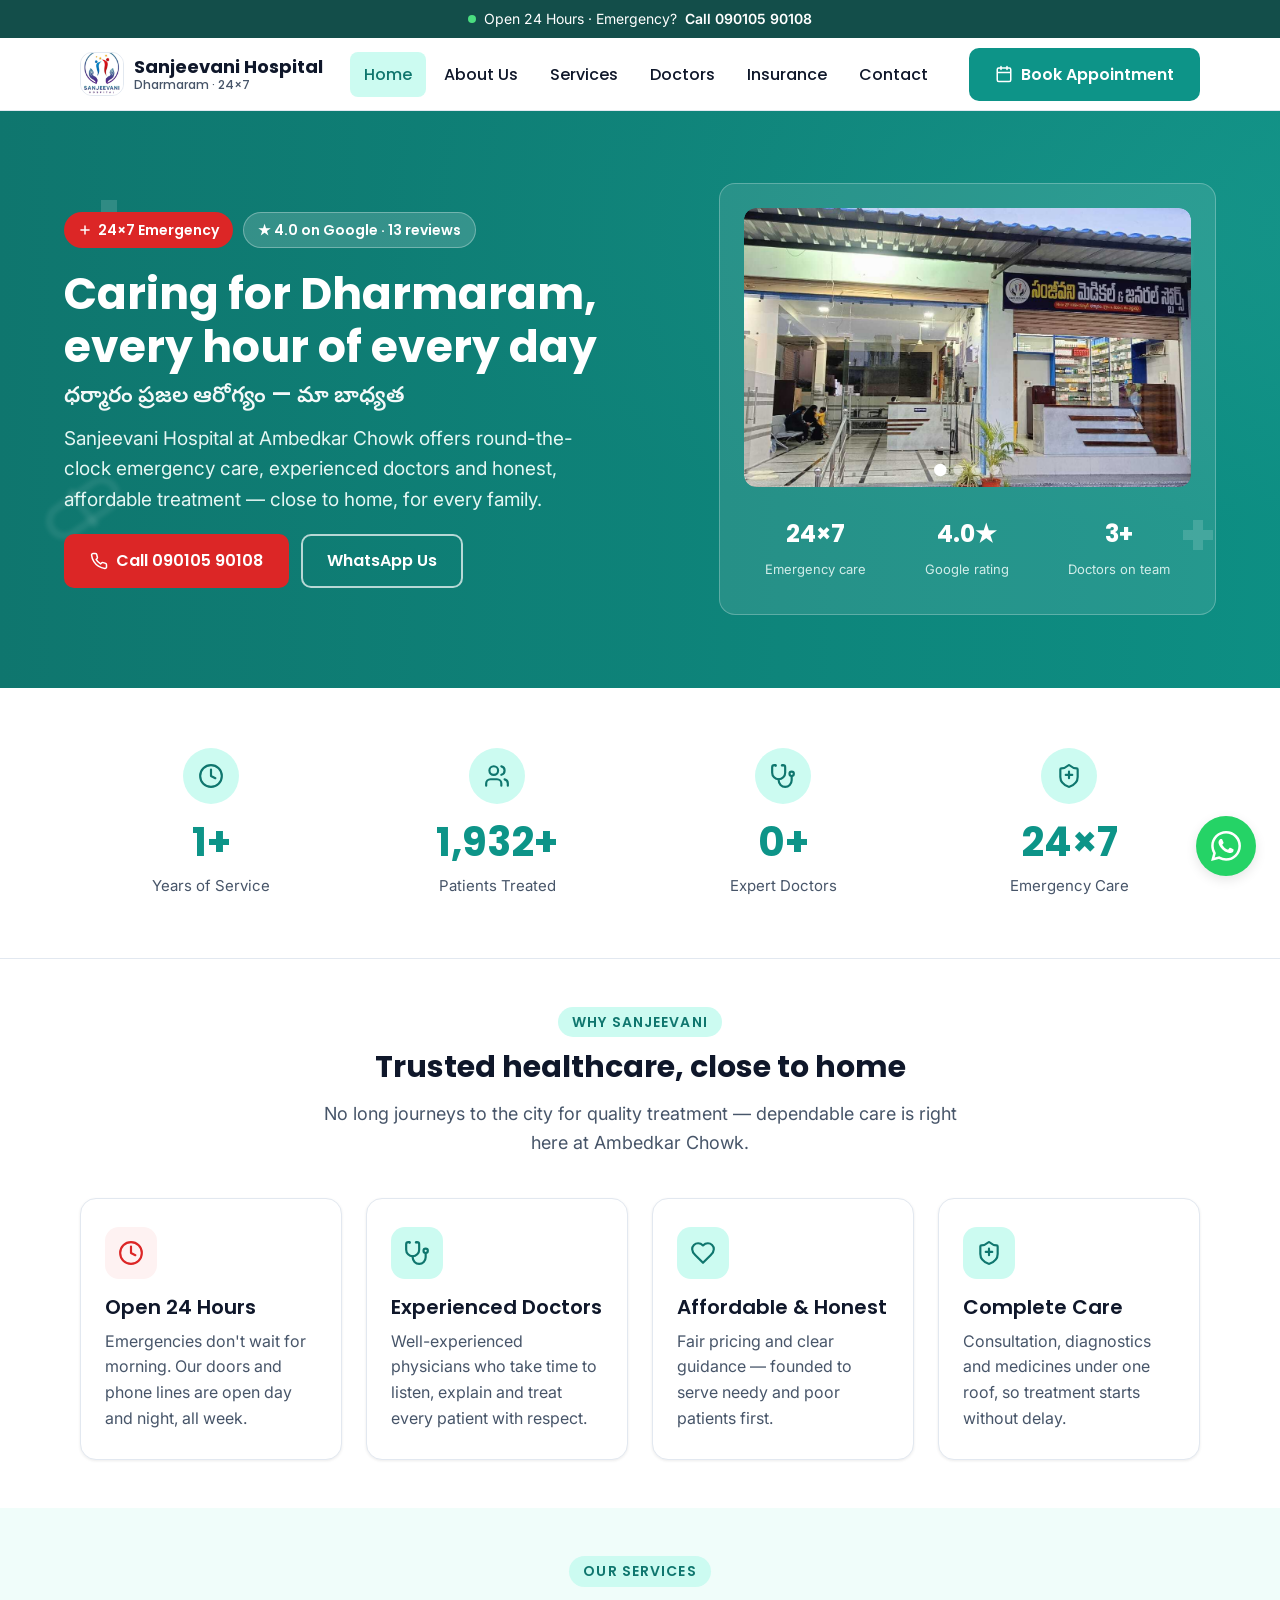
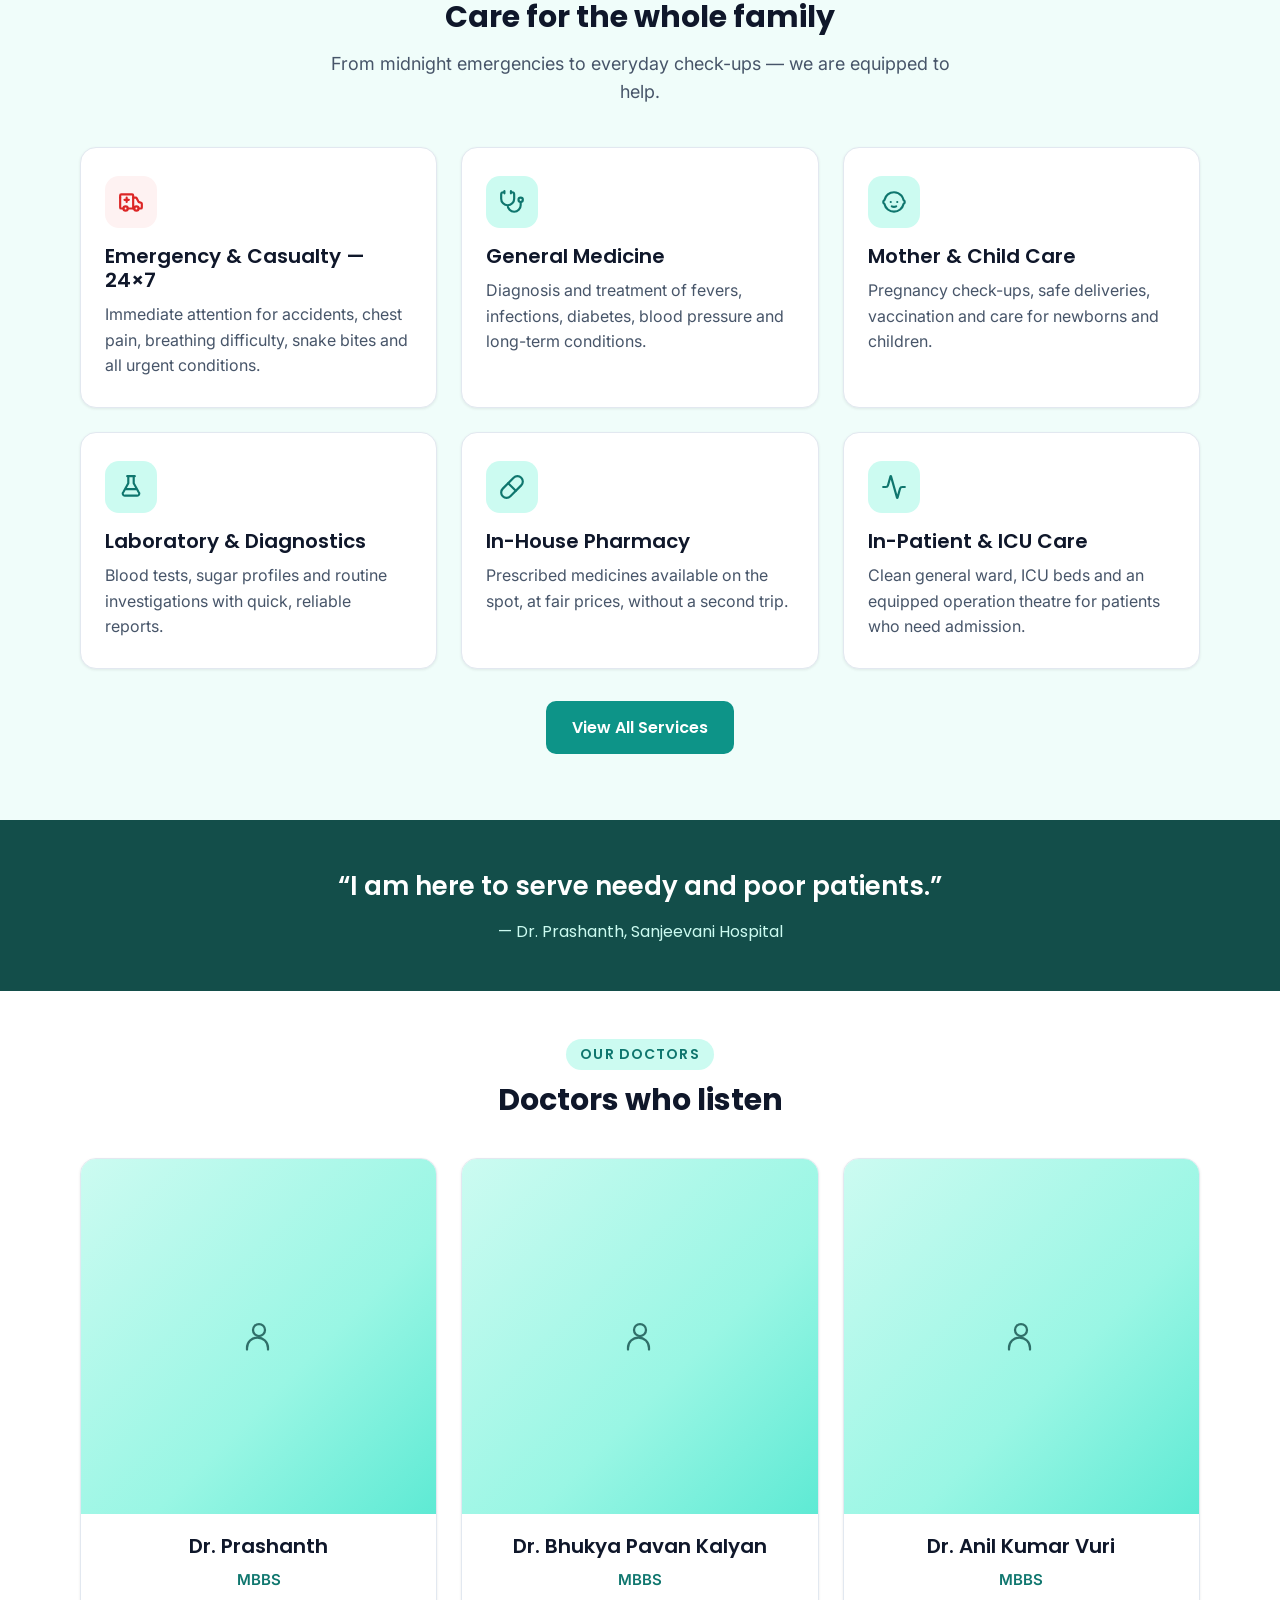
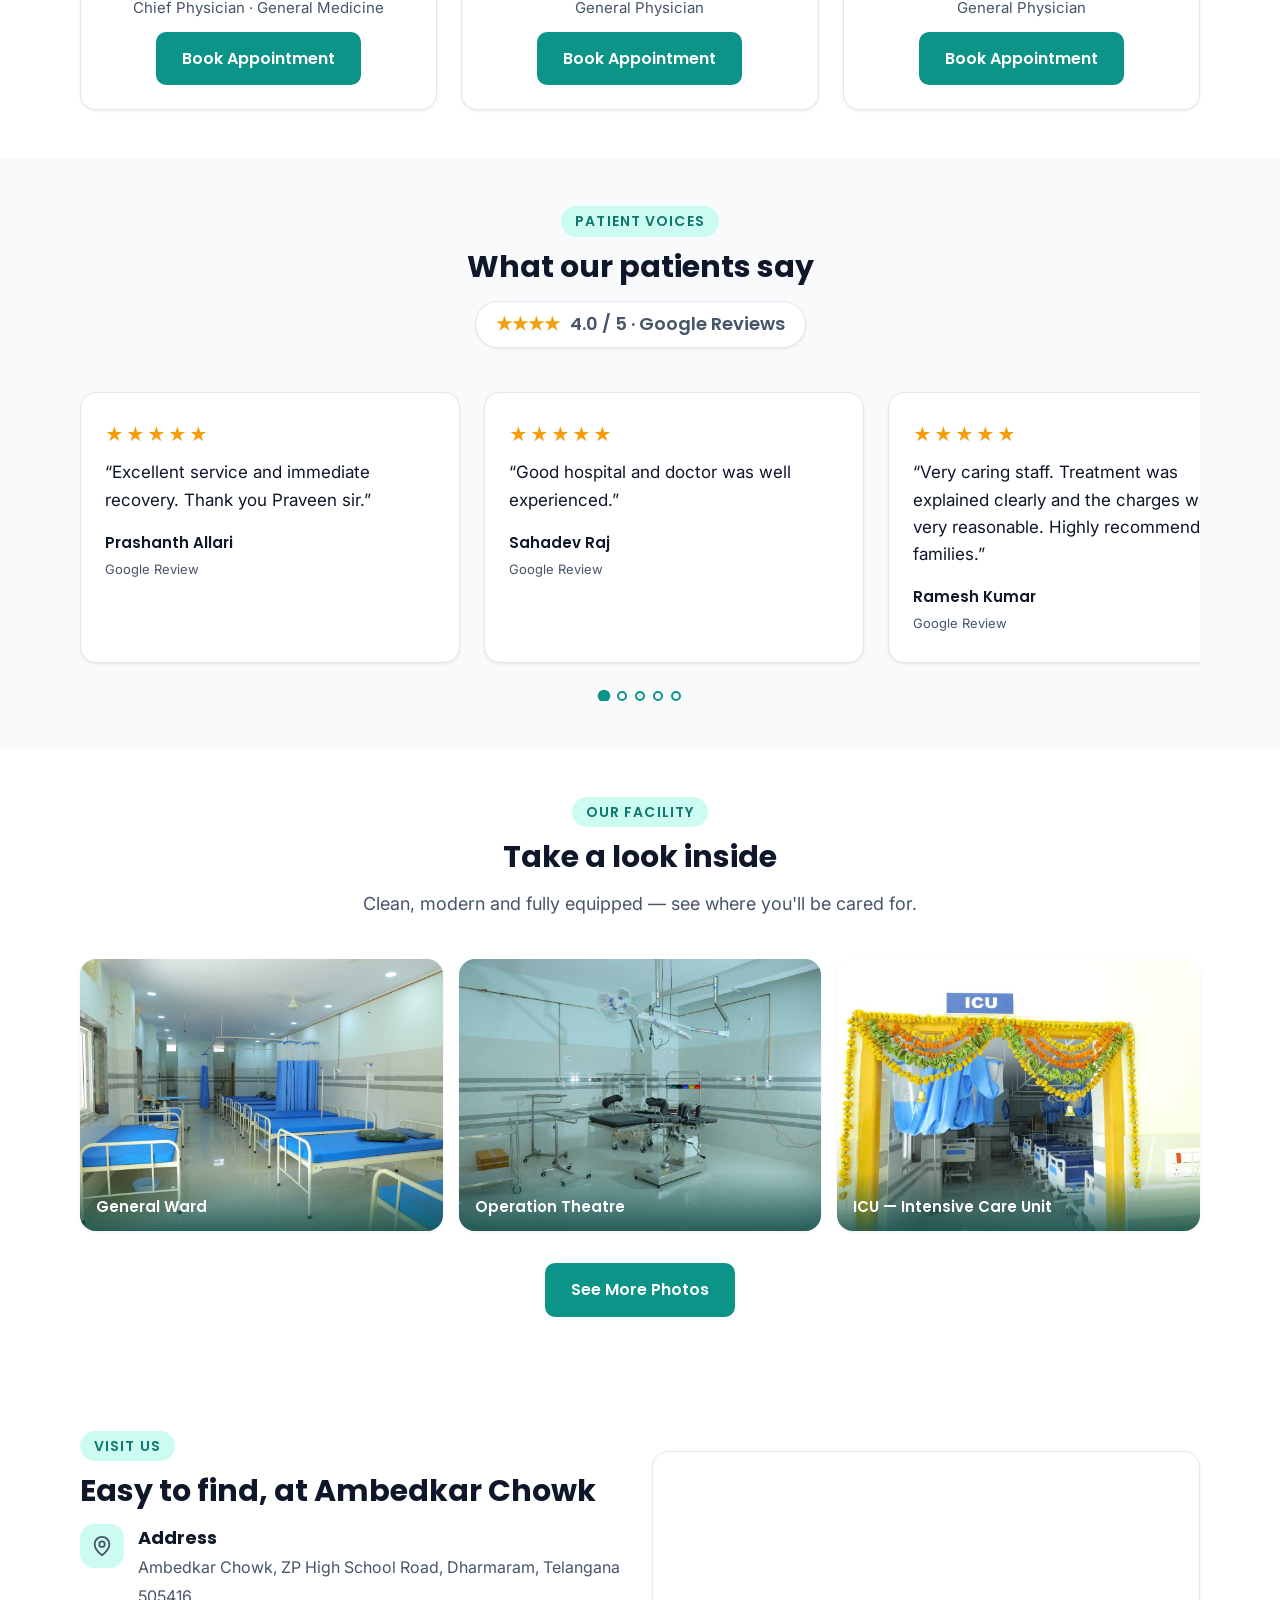
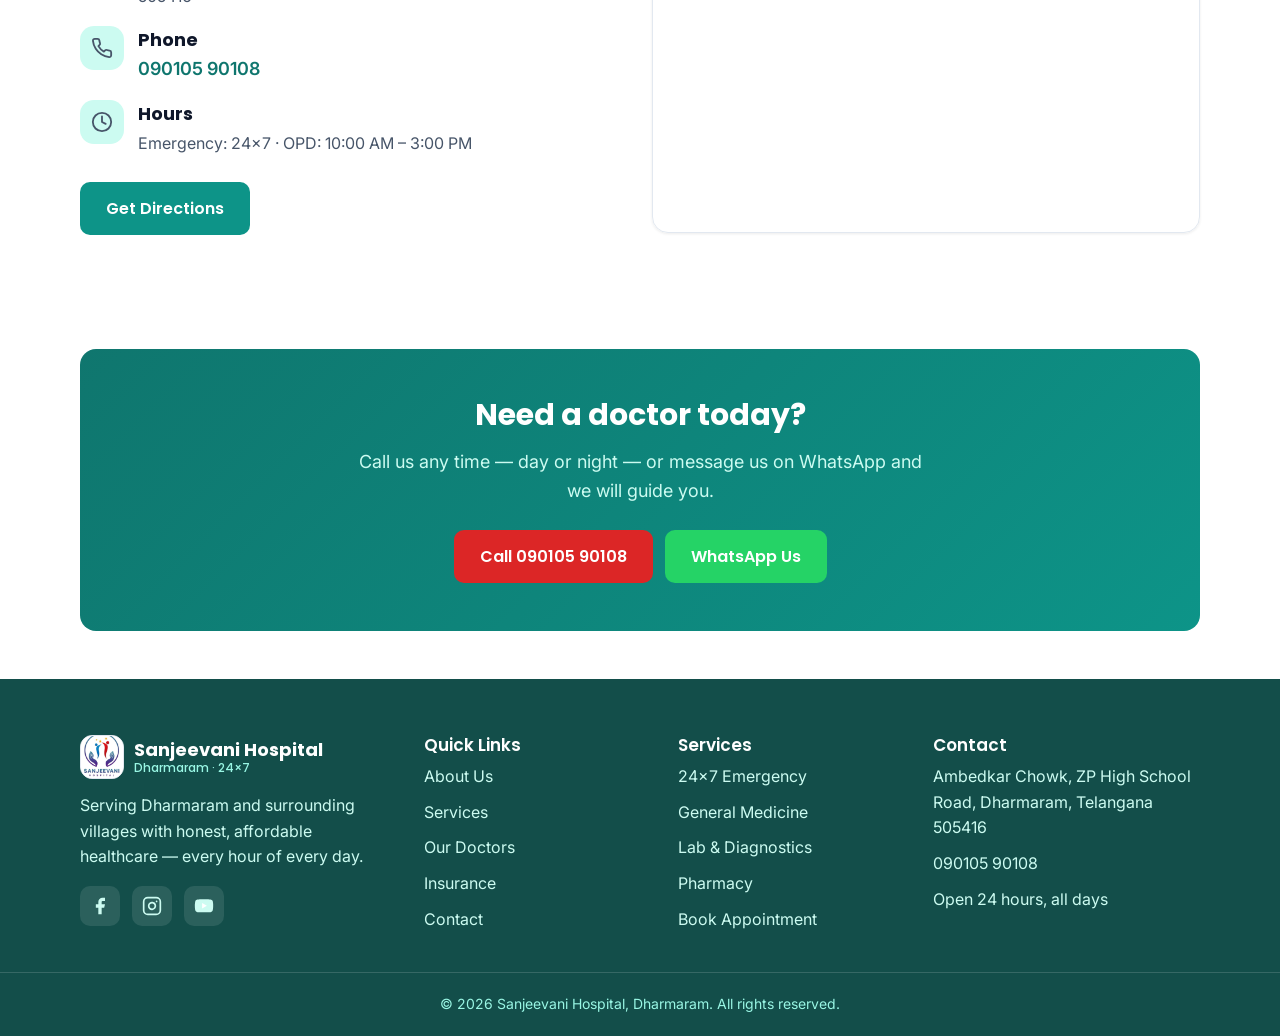
==== index.html @ 67eabcea "Initial commit of Sanjeevani Hospital website" ====
<!DOCTYPE html>
<html lang="en">
<head>
  <meta charset="UTF-8">
  <meta name="viewport" content="width=device-width, initial-scale=1">
  <title>Sanjeevani Hospital, Dharmaram — 24×7 Multi-Speciality Hospital in Karimnagar District</title>
  <meta name="description" content="Sanjeevani Hospital, Ambedkar Chowk, Dharmaram — 24×7 emergency care, general medicine, experienced doctors and affordable treatment for Dharmaram and Karimnagar district. Call 090105 90108.">
  <meta name="keywords" content="hospital in Dharmaram, Sanjeevani Hospital, 24 hours hospital Karimnagar, doctor Dharmaram, emergency hospital Telangana 505416">
  <meta name="robots" content="index, follow">
  <!-- TODO: replace sanjeevanihospital.in with the final domain everywhere before launch -->
  <link rel="canonical" href="https://www.sanjeevanihospital.in/">
  <meta property="og:type" content="website">
  <meta property="og:site_name" content="Sanjeevani Hospital">
  <meta property="og:title" content="Sanjeevani Hospital, Dharmaram — 24×7 Hospital in Karimnagar District">
  <meta property="og:description" content="24×7 emergency care, experienced doctors and affordable treatment at Ambedkar Chowk, Dharmaram. Call 090105 90108.">
  <meta property="og:url" content="https://www.sanjeevanihospital.in/">
  <meta property="og:image" content="https://www.sanjeevanihospital.in/images/sanjeevani_5.jpg">
  <meta property="og:locale" content="en_IN">
  <meta name="twitter:card" content="summary_large_image">
  <meta name="geo.region" content="IN-TG">
  <meta name="geo.placename" content="Dharmaram, Telangana">
  <link rel="icon" href="data:image/svg+xml,%3Csvg xmlns='http://www.w3.org/2000/svg' viewBox='0 0 32 32'%3E%3Crect width='32' height='32' rx='8' fill='%230D9488'/%3E%3Cpath d='M16 8v16M8 16h16' stroke='white' stroke-width='4' stroke-linecap='round'/%3E%3C/svg%3E">
  <link rel="preconnect" href="https://fonts.googleapis.com">
  <link rel="preconnect" href="https://fonts.gstatic.com" crossorigin>
  <link href="https://fonts.googleapis.com/css2?family=Poppins:wght@600;700&family=Inter:wght@400;500;600&family=Noto+Sans+Telugu:wght@400;600&display=swap" rel="stylesheet">
  <link rel="stylesheet" href="css/style.css">
  <script type="application/ld+json">
  {
    "@context": "https://schema.org",
    "@type": "Hospital",
    "name": "Sanjeevani Hospital",
    "description": "24×7 multi-speciality hospital serving Dharmaram and surrounding villages in Karimnagar district, Telangana.",
    "telephone": "+91-90105-90108",
    "address": {
      "@type": "PostalAddress",
      "streetAddress": "Ambedkar Chowk, ZP High School Road",
      "addressLocality": "Dharmaram",
      "addressRegion": "Telangana",
      "postalCode": "505416",
      "addressCountry": "IN"
    },
    "openingHours": "Mo-Su 00:00-24:00",
    "photo": [
      "https://www.sanjeevanihospital.in/images/sanjeevani_5.jpg",
      "https://www.sanjeevanihospital.in/images/sanjeevani_1.jpg",
      "https://www.sanjeevanihospital.in/images/sanjeevani_2.jpg"
    ],
    "aggregateRating": { "@type": "AggregateRating", "ratingValue": "4.0", "reviewCount": "13" }
  }
  </script>
</head>
<body>
  <a class="skip-link" href="#main">Skip to main content</a>

  <div class="emergency-strip">
    <div class="container">
      <span class="dot" aria-hidden="true"></span>
      <span>Open 24 Hours &middot; Emergency?</span>
      <a href="tel:+919010590108">Call 090105 90108</a>
    </div>
  </div>

  <header class="header">
    <div class="container header__inner">
      <a class="brand" href="index.html" aria-label="Sanjeevani Hospital — Home">
        <span class="brand__mark" aria-hidden="true">
          <img src="images/sanjeevani%20logo.jpg" alt="" width="44" height="44">
        </span>
        <span class="brand__name">Sanjeevani Hospital<small>Dharmaram &middot; 24×7</small></span>
      </a>
      <nav class="nav" id="site-nav" aria-label="Main navigation">
        <a href="index.html" aria-current="page">Home</a>
        <a href="about.html">About Us</a>
        <a href="services.html">Services</a>
        <a href="doctors.html">Doctors</a>
        <a href="insurance.html">Insurance</a>
        <a href="contact.html">Contact</a>
      </nav>
      <a class="btn btn--primary header__cta" href="book-appointment.html">
        <svg width="18" height="18" viewBox="0 0 24 24" fill="none" stroke="currentColor" stroke-width="2" stroke-linecap="round" stroke-linejoin="round" aria-hidden="true"><path d="M8 2v4M16 2v4M3 10h18M5 4h14a2 2 0 0 1 2 2v14a2 2 0 0 1-2 2H5a2 2 0 0 1-2-2V6a2 2 0 0 1 2-2z"/></svg>
        Book Appointment
      </a>
      <button class="nav-toggle" aria-expanded="false" aria-controls="site-nav" aria-label="Open menu">
        <svg width="26" height="26" viewBox="0 0 24 24" fill="none" stroke="currentColor" stroke-width="2" stroke-linecap="round" aria-hidden="true"><path d="M4 6h16M4 12h16M4 18h16"/></svg>
      </button>
    </div>
  </header>

  <main id="main">

    <!-- ============ HERO ============ -->
    <section class="hero">
      <div class="container hero__inner">
        <div>
          <div class="hero__badges">
            <span class="badge badge--emergency">
              <svg width="14" height="14" viewBox="0 0 24 24" fill="none" stroke="currentColor" stroke-width="2.5" stroke-linecap="round" aria-hidden="true"><path d="M12 5v14M5 12h14"/></svg>
              24×7 Emergency
            </span>
            <span class="badge badge--glassy">★ 4.0 on Google &middot; 13 reviews</span>
          </div>
          <h1>Caring for Dharmaram, every hour of every day
            <span class="telugu" lang="te">ధర్మారం ప్రజల ఆరోగ్యం — మా బాధ్యత</span>
          </h1>
          <p class="lead">Sanjeevani Hospital at Ambedkar Chowk offers round-the-clock emergency care, experienced doctors and honest, affordable treatment — close to home, for every family.</p>
          <div class="hero__actions">
            <a class="btn btn--emergency" href="tel:+919010590108">
              <svg width="18" height="18" viewBox="0 0 24 24" fill="none" stroke="currentColor" stroke-width="2" stroke-linecap="round" stroke-linejoin="round" aria-hidden="true"><path d="M22 16.92v3a2 2 0 0 1-2.18 2 19.79 19.79 0 0 1-8.63-3.07 19.5 19.5 0 0 1-6-6 19.79 19.79 0 0 1-3.07-8.67A2 2 0 0 1 4.11 2h3a2 2 0 0 1 2 1.72c.127.96.361 1.903.7 2.81a2 2 0 0 1-.45 2.11L8.09 9.91a16 16 0 0 0 6 6l1.27-1.27a2 2 0 0 1 2.11-.45c.907.339 1.85.573 2.81.7A2 2 0 0 1 22 16.92z"/></svg>
              Call 090105 90108
            </a>
            <a class="btn btn--outline" href="https://wa.me/919010590108?text=Namaste%2C%20I%20want%20to%20book%20an%20appointment%20at%20Sanjeevani%20Hospital." target="_blank" rel="noopener">WhatsApp Us</a>
          </div>
        </div>
        <div class="hero__card reveal">
          <div class="hero__photo" style="aspect-ratio: 16 / 10;">
            <div class="hero-carousel" id="hero-carousel">
              <div class="hero-carousel__track">
                <div class="hero-carousel__slide"><img src="images/sanjeevani_5.jpg" alt="Front view of Sanjeevani Hospital at Ambedkar Chowk, Dharmaram" width="1600" height="713" fetchpriority="high"></div>
                <div class="hero-carousel__slide"><img src="images/sanjeevani_1.jpg" alt="Reception and waiting area of Sanjeevani Hospital" width="1280" height="853" loading="lazy"></div>
                <div class="hero-carousel__slide"><img src="images/sanjeevani_3.jpg" alt="Modern operation theatre with surgical equipment" width="1280" height="853" loading="lazy"></div>
                <div class="hero-carousel__slide"><img src="images/sanjeevani_4.jpg" alt="ICU intensive care unit at Sanjeevani Hospital" width="1280" height="853" loading="lazy"></div>
              </div>
              <div class="hero-carousel__dots">
                <button class="hero-carousel__dot is-active" aria-label="Slide 1"></button>
                <button class="hero-carousel__dot" aria-label="Slide 2"></button>
                <button class="hero-carousel__dot" aria-label="Slide 3"></button>
                <button class="hero-carousel__dot" aria-label="Slide 4"></button>
              </div>
            </div>
          </div>
          <div class="hero__stats">
            <div><strong>24×7</strong><span>Emergency care</span></div>
            <div><strong>4.0★</strong><span>Google rating</span></div>
            <div><strong>3+</strong><span>Doctors on team</span></div>
          </div>
        </div>
      </div>
    </section>

    <!-- ============ TRUST STATS BAR ============ -->
    <section class="trust-bar">
      <div class="container">
        <div class="trust-bar__grid">
          <div class="trust-bar__item reveal">
            <div class="trust-bar__icon">
              <svg width="26" height="26" viewBox="0 0 24 24" fill="none" stroke="currentColor" stroke-width="2" stroke-linecap="round" stroke-linejoin="round"><circle cx="12" cy="12" r="10"/><path d="M12 6v6l4 2"/></svg>
            </div>
            <strong class="trust-bar__number" data-count="10">10+</strong>
            <span class="trust-bar__label">Years of Service</span>
          </div>
          <div class="trust-bar__item reveal">
            <div class="trust-bar__icon">
              <svg width="26" height="26" viewBox="0 0 24 24" fill="none" stroke="currentColor" stroke-width="2" stroke-linecap="round" stroke-linejoin="round"><path d="M16 21v-2a4 4 0 0 0-4-4H6a4 4 0 0 0-4 4v2"/><circle cx="9" cy="7" r="4"/><path d="M22 21v-2a4 4 0 0 0-3-3.87M16 3.13a4 4 0 0 1 0 7.75"/></svg>
            </div>
            <strong class="trust-bar__number" data-count="15000">15,000+</strong>
            <span class="trust-bar__label">Patients Treated</span>
          </div>
          <div class="trust-bar__item reveal">
            <div class="trust-bar__icon">
              <svg width="26" height="26" viewBox="0 0 24 24" fill="none" stroke="currentColor" stroke-width="2" stroke-linecap="round" stroke-linejoin="round"><path d="M4.8 2.3A.3.3 0 1 0 5 2H4a2 2 0 0 0-2 2v5a6 6 0 0 0 6 6 6 6 0 0 0 6-6V4a2 2 0 0 0-2-2h-1a.2.2 0 1 0 .3.3"/><path d="M8 15v1a6 6 0 0 0 6 6 6 6 0 0 0 6-6v-4"/><circle cx="20" cy="10" r="2"/></svg>
            </div>
            <strong class="trust-bar__number" data-count="3">3+</strong>
            <span class="trust-bar__label">Expert Doctors</span>
          </div>
          <div class="trust-bar__item reveal">
            <div class="trust-bar__icon">
              <svg width="26" height="26" viewBox="0 0 24 24" fill="none" stroke="currentColor" stroke-width="2" stroke-linecap="round" stroke-linejoin="round"><path d="M20 13c0 5-3.5 7.5-7.66 8.95a1 1 0 0 1-.67-.01C7.5 20.5 4 18 4 13V6a1 1 0 0 1 1-1c2 0 4.5-1.2 6.24-2.72a1.17 1.17 0 0 1 1.52 0C14.51 3.81 17 5 19 5a1 1 0 0 1 1 1z"/><path d="M12 8v6M9 11h6"/></svg>
            </div>
            <strong class="trust-bar__number">24×7</strong>
            <span class="trust-bar__label">Emergency Care</span>
          </div>
        </div>
      </div>
    </section>

    <!-- ============ WHY US ============ -->
    <section class="section">
      <div class="container">
        <div class="section-head">
          <span class="kicker">Why Sanjeevani</span>
          <h2>Trusted healthcare, close to home</h2>
          <p>No long journeys to the city for quality treatment — dependable care is right here at Ambedkar Chowk.</p>
        </div>
        <div class="grid grid--4">
          <div class="card card--emergency reveal">
            <div class="card__icon">
              <svg width="26" height="26" viewBox="0 0 24 24" fill="none" stroke="currentColor" stroke-width="2" stroke-linecap="round" stroke-linejoin="round" aria-hidden="true"><circle cx="12" cy="12" r="10"/><path d="M12 6v6l4 2"/></svg>
            </div>
            <h3>Open 24 Hours</h3>
            <p>Emergencies don't wait for morning. Our doors and phone lines are open day and night, all week.</p>
          </div>
          <div class="card reveal">
            <div class="card__icon">
              <svg width="26" height="26" viewBox="0 0 24 24" fill="none" stroke="currentColor" stroke-width="2" stroke-linecap="round" stroke-linejoin="round" aria-hidden="true"><path d="M4.8 2.3A.3.3 0 1 0 5 2H4a2 2 0 0 0-2 2v5a6 6 0 0 0 6 6 6 6 0 0 0 6-6V4a2 2 0 0 0-2-2h-1a.2.2 0 1 0 .3.3"/><path d="M8 15v1a6 6 0 0 0 6 6 6 6 0 0 0 6-6v-4"/><circle cx="20" cy="10" r="2"/></svg>
            </div>
            <h3>Experienced Doctors</h3>
            <p>Well-experienced physicians who take time to listen, explain and treat every patient with respect.</p>
          </div>
          <div class="card reveal">
            <div class="card__icon">
              <svg width="26" height="26" viewBox="0 0 24 24" fill="none" stroke="currentColor" stroke-width="2" stroke-linecap="round" stroke-linejoin="round" aria-hidden="true"><path d="M19 14c1.49-1.46 3-3.21 3-5.5A5.5 5.5 0 0 0 16.5 3c-1.76 0-3 .5-4.5 2-1.5-1.5-2.74-2-4.5-2A5.5 5.5 0 0 0 2 8.5c0 2.3 1.5 4.05 3 5.5l7 7Z"/></svg>
            </div>
            <h3>Affordable &amp; Honest</h3>
            <p>Fair pricing and clear guidance — founded to serve needy and poor patients first.</p>
          </div>
          <div class="card reveal">
            <div class="card__icon">
              <svg width="26" height="26" viewBox="0 0 24 24" fill="none" stroke="currentColor" stroke-width="2" stroke-linecap="round" stroke-linejoin="round" aria-hidden="true"><path d="M20 13c0 5-3.5 7.5-7.66 8.95a1 1 0 0 1-.67-.01C7.5 20.5 4 18 4 13V6a1 1 0 0 1 1-1c2 0 4.5-1.2 6.24-2.72a1.17 1.17 0 0 1 1.52 0C14.51 3.81 17 5 19 5a1 1 0 0 1 1 1z"/><path d="M12 8v6M9 11h6"/></svg>
            </div>
            <h3>Complete Care</h3>
            <p>Consultation, diagnostics and medicines under one roof, so treatment starts without delay.</p>
          </div>
        </div>
      </div>
    </section>

    <!-- ============ SERVICES PREVIEW (demo data — confirm final list with hospital) ============ -->
    <section class="section section--alt">
      <div class="container">
        <div class="section-head">
          <span class="kicker">Our Services</span>
          <h2>Care for the whole family</h2>
          <p>From midnight emergencies to everyday check-ups — we are equipped to help.</p>
        </div>
        <div class="grid grid--3">
          <div class="card card--emergency reveal">
            <div class="card__icon">
              <svg width="26" height="26" viewBox="0 0 24 24" fill="none" stroke="currentColor" stroke-width="2" stroke-linecap="round" stroke-linejoin="round" aria-hidden="true"><path d="M10 10H6M8 8v4"/><path d="M19 18h2a1 1 0 0 0 1-1v-3.28a1 1 0 0 0-.684-.948l-1.923-.641a1 1 0 0 1-.578-.502l-1.539-3.076A1 1 0 0 0 16.382 8H14"/><path d="M2 8v9a1 1 0 0 0 1 1h2"/><path d="M14 18V6a1 1 0 0 0-1-1H3a1 1 0 0 0-1 1v2"/><circle cx="17" cy="18" r="2"/><circle cx="7" cy="18" r="2"/><path d="M9 18h6"/></svg>
            </div>
            <h3>Emergency &amp; Casualty — 24×7</h3>
            <p>Immediate attention for accidents, chest pain, breathing difficulty, snake bites and all urgent conditions.</p>
          </div>
          <div class="card reveal">
            <div class="card__icon">
              <svg width="26" height="26" viewBox="0 0 24 24" fill="none" stroke="currentColor" stroke-width="2" stroke-linecap="round" stroke-linejoin="round" aria-hidden="true"><path d="M11 2v2M5 2v2M5 3H4a2 2 0 0 0-2 2v4a6 6 0 0 0 12 0V5a2 2 0 0 0-2-2h-1M8 15a6 6 0 0 0 12 0v-3"/><circle cx="20" cy="10" r="2"/></svg>
            </div>
            <h3>General Medicine</h3>
            <p>Diagnosis and treatment of fevers, infections, diabetes, blood pressure and long-term conditions.</p>
          </div>
          <div class="card reveal">
            <div class="card__icon">
              <svg width="26" height="26" viewBox="0 0 24 24" fill="none" stroke="currentColor" stroke-width="2" stroke-linecap="round" stroke-linejoin="round" aria-hidden="true"><path d="M9 12h.01M15 12h.01M10 16c.5.3 1.2.5 2 .5s1.5-.2 2-.5"/><path d="M19 6.3a9 9 0 0 1 1.8 3.9 2 2 0 0 1 0 3.6 9 9 0 0 1-17.6 0 2 2 0 0 1 0-3.6A9 9 0 0 1 12 3c2.8 0 5.2 1.3 7 3.3"/></svg>
            </div>
            <h3>Mother &amp; Child Care</h3>
            <p>Pregnancy check-ups, safe deliveries, vaccination and care for newborns and children.</p>
          </div>
          <div class="card reveal">
            <div class="card__icon">
              <svg width="26" height="26" viewBox="0 0 24 24" fill="none" stroke="currentColor" stroke-width="2" stroke-linecap="round" stroke-linejoin="round" aria-hidden="true"><path d="M14.5 2v6.5l4.5 8.06A2 2 0 0 1 17.24 20H6.76A2 2 0 0 1 5 16.56L9.5 8.5V2M8.5 2h7M7 14h10"/></svg>
            </div>
            <h3>Laboratory &amp; Diagnostics</h3>
            <p>Blood tests, sugar profiles and routine investigations with quick, reliable reports.</p>
          </div>
          <div class="card reveal">
            <div class="card__icon">
              <svg width="26" height="26" viewBox="0 0 24 24" fill="none" stroke="currentColor" stroke-width="2" stroke-linecap="round" stroke-linejoin="round" aria-hidden="true"><path d="m10.5 20.5 10-10a4.95 4.95 0 1 0-7-7l-10 10a4.95 4.95 0 1 0 7 7Z"/><path d="m8.5 8.5 7 7"/></svg>
            </div>
            <h3>In-House Pharmacy</h3>
            <p>Prescribed medicines available on the spot, at fair prices, without a second trip.</p>
          </div>
          <div class="card reveal">
            <div class="card__icon">
              <svg width="26" height="26" viewBox="0 0 24 24" fill="none" stroke="currentColor" stroke-width="2" stroke-linecap="round" stroke-linejoin="round" aria-hidden="true"><path d="M22 12h-2.48a2 2 0 0 0-1.93 1.46l-2.35 8.36a.25.25 0 0 1-.48 0L9.24 2.18a.25.25 0 0 0-.48 0l-2.35 8.36A2 2 0 0 1 4.49 12H2"/></svg>
            </div>
            <h3>In-Patient &amp; ICU Care</h3>
            <p>Clean general ward, ICU beds and an equipped operation theatre for patients who need admission.</p>
          </div>
        </div>
        <p style="text-align:center; margin-top:32px;">
          <a class="btn btn--primary" href="services.html">View All Services</a>
        </p>
      </div>
    </section>

    <!-- ============ MISSION ============ -->
    <section class="section mission">
      <div class="container">
        <blockquote lang="en">
          &ldquo;I am here to serve needy and poor patients.&rdquo;
          <cite>— Dr. Prashanth, Sanjeevani Hospital</cite>
        </blockquote>
      </div>
    </section>

    <!-- ============ DOCTORS PREVIEW (demo data — confirm names, qualifications & timings) ============ -->
    <section class="section">
      <div class="container">
        <div class="section-head">
          <span class="kicker">Our Doctors</span>
          <h2>Doctors who listen</h2>
        </div>
        <div class="grid grid--3">
          <div class="card doctor-card reveal">
            <div class="doctor-card__photo">
              <div class="ph"><svg width="36" height="36" viewBox="0 0 24 24" fill="none" stroke="currentColor" stroke-width="1.5" stroke-linecap="round" stroke-linejoin="round" aria-hidden="true"><circle cx="12" cy="8" r="4"/><path d="M4 21v-1a7 7 0 0 1 14 0v1"/></svg></div>
            </div>
            <div class="doctor-card__body">
              <h3>Dr. Prashanth</h3>
              <p class="quals">MBBS</p>
              <p class="meta">Chief Physician &middot; General Medicine</p>
              <a class="btn btn--primary" href="book-appointment.html">Book Appointment</a>
            </div>
          </div>
          <div class="card doctor-card reveal">
            <div class="doctor-card__photo">
              <div class="ph"><svg width="36" height="36" viewBox="0 0 24 24" fill="none" stroke="currentColor" stroke-width="1.5" stroke-linecap="round" stroke-linejoin="round" aria-hidden="true"><circle cx="12" cy="8" r="4"/><path d="M4 21v-1a7 7 0 0 1 14 0v1"/></svg></div>
            </div>
            <div class="doctor-card__body">
              <h3>Dr. Bhukya Pavan Kalyan</h3>
              <p class="quals">MBBS</p>
              <p class="meta">General Physician</p>
              <a class="btn btn--primary" href="book-appointment.html">Book Appointment</a>
            </div>
          </div>
          <div class="card doctor-card reveal">
            <div class="doctor-card__photo">
              <div class="ph"><svg width="36" height="36" viewBox="0 0 24 24" fill="none" stroke="currentColor" stroke-width="1.5" stroke-linecap="round" stroke-linejoin="round" aria-hidden="true"><circle cx="12" cy="8" r="4"/><path d="M4 21v-1a7 7 0 0 1 14 0v1"/></svg></div>
            </div>
            <div class="doctor-card__body">
              <h3>Dr. Anil Kumar Vuri</h3>
              <p class="quals">MBBS</p>
              <p class="meta">General Physician</p>
              <a class="btn btn--primary" href="book-appointment.html">Book Appointment</a>
            </div>
          </div>
        </div>
      </div>
    </section>

    <!-- ============ REVIEWS ============ -->
    <section class="section section--muted">
      <div class="container">
        <div class="section-head">
          <span class="kicker">Patient Voices</span>
          <h2>What our patients say</h2>
          <p style="margin-top:16px;"><span class="rating-summary"><span class="stars" aria-hidden="true">★★★★</span> 4.0 / 5 &middot; Google Reviews</span></p>
        </div>
        <div class="testimonial-carousel" id="testimonial-carousel">
          <div class="testimonial-carousel__track">
            <div class="card review-card reveal">
              <div class="stars" aria-label="5 out of 5 stars">★★★★★</div>
              <blockquote>&ldquo;Excellent service and immediate recovery. Thank you Praveen sir.&rdquo;</blockquote>
              <cite>Prashanth Allari</cite>
              <span class="src">Google Review</span>
            </div>
            <div class="card review-card reveal">
              <div class="stars" aria-label="5 out of 5 stars">★★★★★</div>
              <blockquote>&ldquo;Good hospital and doctor was well experienced.&rdquo;</blockquote>
              <cite>Sahadev Raj</cite>
              <span class="src">Google Review</span>
            </div>
            <div class="card review-card reveal">
              <div class="stars" aria-label="5 out of 5 stars">★★★★★</div>
              <blockquote>&ldquo;Very caring staff. Treatment was explained clearly and the charges were very reasonable. Highly recommend for families.&rdquo;</blockquote>
              <cite>Ramesh Kumar</cite>
              <span class="src">Google Review</span>
            </div>
            <div class="card review-card reveal">
              <div class="stars" aria-label="4 out of 5 stars">★★★★☆</div>
              <blockquote>&ldquo;Came late at night for emergency. Doctor attended us immediately. Grateful for the 24-hour service.&rdquo;</blockquote>
              <cite>Lakshmi Devi</cite>
              <span class="src">Google Review</span>
            </div>
            <div class="card review-card reveal">
              <div class="stars" aria-label="5 out of 5 stars">★★★★★</div>
              <blockquote>&ldquo;Best hospital in Dharmaram. Clean rooms, good medicines and doctor is very polite. Will come again.&rdquo;</blockquote>
              <cite>Venkat Reddy</cite>
              <span class="src">Google Review</span>
            </div>
          </div>
          <div class="testimonial-carousel__nav" id="testimonial-nav"></div>
        </div>
      </div>
    </section>

    <!-- ============ FACILITY GALLERY ============ -->
    <section class="section">
      <div class="container">
        <div class="section-head">
          <span class="kicker">Our Facility</span>
          <h2>Take a look inside</h2>
          <p>Clean, modern and fully equipped — see where you'll be cared for.</p>
        </div>
        <div class="gallery-grid">
          <figure class="reveal">
            <img src="images/sanjeevani_2.jpg" alt="General ward with clean beds at Sanjeevani Hospital" width="1280" height="853" loading="lazy">
            <figcaption>General Ward</figcaption>
          </figure>
          <figure class="reveal">
            <img src="images/sanjeevani_3.jpg" alt="Operation theatre with surgical lights and equipment" width="1280" height="853" loading="lazy">
            <figcaption>Operation Theatre</figcaption>
          </figure>
          <figure class="reveal">
            <img src="images/sanjeevani_4.jpg" alt="ICU entrance with intensive care beds at Sanjeevani Hospital" width="1280" height="853" loading="lazy">
            <figcaption>ICU — Intensive Care Unit</figcaption>
          </figure>
        </div>
        <p style="text-align:center; margin-top:32px;">
          <a class="btn btn--primary" href="about.html#gallery">See More Photos</a>
        </p>
      </div>
    </section>

    <!-- ============ VISIT US ============ -->
    <section class="section">
      <div class="container">
        <div class="grid grid--2" style="align-items:center;">
          <div>
            <span class="kicker" style="display:inline-block;font-family:var(--font-head);font-weight:600;font-size:14px;letter-spacing:.08em;text-transform:uppercase;color:var(--primary-dark);background:var(--primary-light);padding:4px 14px;border-radius:999px;margin-bottom:12px;">Visit Us</span>
            <h2>Easy to find, at Ambedkar Chowk</h2>
            <ul class="info-list">
              <li>
                <span class="card__icon" aria-hidden="true"><svg width="22" height="22" viewBox="0 0 24 24" fill="none" stroke="currentColor" stroke-width="2" stroke-linecap="round" stroke-linejoin="round"><path d="M20 10c0 6-8 12-8 12s-8-6-8-12a8 8 0 0 1 16 0Z"/><circle cx="12" cy="10" r="3"/></svg></span>
                <div><strong>Address</strong><span>Ambedkar Chowk, ZP High School Road, Dharmaram, Telangana 505416</span></div>
              </li>
              <li>
                <span class="card__icon" aria-hidden="true"><svg width="22" height="22" viewBox="0 0 24 24" fill="none" stroke="currentColor" stroke-width="2" stroke-linecap="round" stroke-linejoin="round"><path d="M22 16.92v3a2 2 0 0 1-2.18 2 19.79 19.79 0 0 1-8.63-3.07 19.5 19.5 0 0 1-6-6 19.79 19.79 0 0 1-3.07-8.67A2 2 0 0 1 4.11 2h3a2 2 0 0 1 2 1.72c.127.96.361 1.903.7 2.81a2 2 0 0 1-.45 2.11L8.09 9.91a16 16 0 0 0 6 6l1.27-1.27a2 2 0 0 1 2.11-.45c.907.339 1.85.573 2.81.7A2 2 0 0 1 22 16.92z"/></svg></span>
                <div><strong>Phone</strong><a href="tel:+919010590108">090105 90108</a></div>
              </li>
              <li>
                <span class="card__icon" aria-hidden="true"><svg width="22" height="22" viewBox="0 0 24 24" fill="none" stroke="currentColor" stroke-width="2" stroke-linecap="round" stroke-linejoin="round"><circle cx="12" cy="12" r="10"/><path d="M12 6v6l4 2"/></svg></span>
                <div><strong>Hours</strong><span>Emergency: 24×7 &middot; OPD: 10:00 AM – 3:00 PM</span></div>
              </li>
            </ul>
            <p style="margin-top:24px;">
              <a class="btn btn--primary" href="https://www.google.com/maps/dir/?api=1&destination=Sanjeevani+Hospital+Dharmaram+Telangana+505416" target="_blank" rel="noopener">Get Directions</a>
            </p>
          </div>
          <div class="map-frame reveal">
            <iframe title="Map showing Sanjeevani Hospital, Dharmaram" src="https://www.google.com/maps?q=Sanjeevani%20Hospital%20Dharmaram%20Telangana%20505416&output=embed" loading="lazy" referrerpolicy="no-referrer-when-downgrade" allowfullscreen></iframe>
          </div>
        </div>
      </div>
    </section>

    <!-- ============ CTA ============ -->
    <section class="section">
      <div class="container">
        <div class="cta-block reveal">
          <h2>Need a doctor today?</h2>
          <p>Call us any time — day or night — or message us on WhatsApp and we will guide you.</p>
          <div class="hero__actions">
            <a class="btn btn--emergency" href="tel:+919010590108">Call 090105 90108</a>
            <a class="btn btn--whatsapp" href="https://wa.me/919010590108?text=Namaste%2C%20I%20want%20to%20book%20an%20appointment%20at%20Sanjeevani%20Hospital." target="_blank" rel="noopener">WhatsApp Us</a>
          </div>
        </div>
      </div>
    </section>
  </main>

  <!-- ============ FOOTER ============ -->
  <footer class="footer">
    <div class="container footer__grid">
      <div>
        <a class="brand" href="index.html" style="margin-bottom:14px;">
          <span class="brand__mark" aria-hidden="true">
            <img src="images/sanjeevani%20logo.jpg" alt="" width="44" height="44">
          </span>
          <span class="brand__name">Sanjeevani Hospital<small>Dharmaram &middot; 24×7</small></span>
        </a>
        <p style="margin-top:14px;">Serving Dharmaram and surrounding villages with honest, affordable healthcare — every hour of every day.</p>
        <div class="footer__social">
          <a href="#" aria-label="Facebook" target="_blank" rel="noopener"><svg width="20" height="20" viewBox="0 0 24 24" fill="currentColor"><path d="M18 2h-3a5 5 0 0 0-5 5v3H7v4h3v8h4v-8h3l1-4h-4V7a1 1 0 0 1 1-1h3z"/></svg></a>
          <a href="#" aria-label="Instagram" target="_blank" rel="noopener"><svg width="20" height="20" viewBox="0 0 24 24" fill="none" stroke="currentColor" stroke-width="2" stroke-linecap="round" stroke-linejoin="round"><rect width="20" height="20" x="2" y="2" rx="5"/><path d="M16 11.37A4 4 0 1 1 12.63 8 4 4 0 0 1 16 11.37z"/><line x1="17.5" x2="17.51" y1="6.5" y2="6.5"/></svg></a>
          <a href="#" aria-label="YouTube" target="_blank" rel="noopener"><svg width="20" height="20" viewBox="0 0 24 24" fill="currentColor"><path d="M22.54 6.42a2.78 2.78 0 0 0-1.94-2C18.88 4 12 4 12 4s-6.88 0-8.6.46a2.78 2.78 0 0 0-1.94 2A29 29 0 0 0 1 11.75a29 29 0 0 0 .46 5.33A2.78 2.78 0 0 0 3.4 19.1c1.72.46 8.6.46 8.6.46s6.88 0 8.6-.46a2.78 2.78 0 0 0 1.94-2 29 29 0 0 0 .46-5.25 29 29 0 0 0-.46-5.43z"/><polygon points="9.75 15.02 15.5 11.75 9.75 8.48 9.75 15.02" fill="#fff"/></svg></a>
        </div>
      </div>
      <div>
        <h3>Quick Links</h3>
        <ul>
          <li><a href="about.html">About Us</a></li>
          <li><a href="services.html">Services</a></li>
          <li><a href="doctors.html">Our Doctors</a></li>
          <li><a href="insurance.html">Insurance</a></li>
          <li><a href="contact.html">Contact</a></li>
        </ul>
      </div>
      <div>
        <h3>Services</h3>
        <ul>
          <li><a href="services.html">24×7 Emergency</a></li>
          <li><a href="services.html">General Medicine</a></li>
          <li><a href="services.html">Lab &amp; Diagnostics</a></li>
          <li><a href="services.html">Pharmacy</a></li>
          <li><a href="book-appointment.html">Book Appointment</a></li>
        </ul>
      </div>
      <div>
        <h3>Contact</h3>
        <ul>
          <li>Ambedkar Chowk, ZP High School Road, Dharmaram, Telangana 505416</li>
          <li><a href="tel:+919010590108">090105 90108</a></li>
          <li>Open 24 hours, all days</li>
        </ul>
      </div>
    </div>
    <div class="footer__bottom">
      <div class="container">&copy; 2026 Sanjeevani Hospital, Dharmaram. All rights reserved.</div>
    </div>
  </footer>

  <!-- Floating WhatsApp (desktop) -->
  <a class="float-wa" href="https://wa.me/919010590108?text=Namaste%2C%20I%20want%20to%20book%20an%20appointment%20at%20Sanjeevani%20Hospital." target="_blank" rel="noopener" aria-label="Chat on WhatsApp">
    <svg width="30" height="30" viewBox="0 0 24 24" fill="currentColor" aria-hidden="true"><path d="M17.472 14.382c-.297-.149-1.758-.867-2.03-.967-.273-.099-.471-.148-.67.15-.197.297-.767.966-.94 1.164-.173.199-.347.223-.644.075-.297-.15-1.255-.463-2.39-1.475-.883-.788-1.48-1.761-1.653-2.059-.173-.297-.018-.458.13-.606.134-.133.297-.347.446-.52.149-.174.198-.298.298-.497.099-.198.05-.371-.025-.52-.075-.149-.669-1.612-.916-2.207-.242-.579-.487-.5-.669-.51-.173-.008-.371-.01-.57-.01-.198 0-.52.074-.792.372-.272.297-1.04 1.016-1.04 2.479 0 1.462 1.065 2.875 1.213 3.074.149.198 2.096 3.2 5.077 4.487.709.306 1.262.489 1.694.625.712.227 1.36.195 1.871.118.571-.085 1.758-.719 2.006-1.413.248-.694.248-1.289.173-1.413-.074-.124-.272-.198-.57-.347m-5.421 7.403h-.004a9.87 9.87 0 01-5.031-1.378l-.361-.214-3.741.982.998-3.648-.235-.374a9.86 9.86 0 01-1.51-5.26c.001-5.45 4.436-9.884 9.888-9.884 2.64 0 5.122 1.03 6.988 2.898a9.825 9.825 0 012.893 6.994c-.003 5.45-4.437 9.884-9.885 9.884m8.413-18.297A11.815 11.815 0 0012.05 0C5.495 0 .16 5.335.157 11.892c0 2.096.547 4.142 1.588 5.945L.057 24l6.305-1.654a11.882 11.882 0 005.683 1.448h.005c6.554 0 11.89-5.335 11.893-11.893a11.821 11.821 0 00-3.48-8.413z"/></svg>
  </a>

  <!-- Mobile action bar -->
  <nav class="action-bar" aria-label="Quick actions">
    <a class="ab-call" href="tel:+919010590108">
      <svg width="22" height="22" viewBox="0 0 24 24" fill="none" stroke="currentColor" stroke-width="2" stroke-linecap="round" stroke-linejoin="round" aria-hidden="true"><path d="M22 16.92v3a2 2 0 0 1-2.18 2 19.79 19.79 0 0 1-8.63-3.07 19.5 19.5 0 0 1-6-6 19.79 19.79 0 0 1-3.07-8.67A2 2 0 0 1 4.11 2h3a2 2 0 0 1 2 1.72c.127.96.361 1.903.7 2.81a2 2 0 0 1-.45 2.11L8.09 9.91a16 16 0 0 0 6 6l1.27-1.27a2 2 0 0 1 2.11-.45c.907.339 1.85.573 2.81.7A2 2 0 0 1 22 16.92z"/></svg>
      Call
    </a>
    <a class="ab-wa" href="https://wa.me/919010590108?text=Namaste%2C%20I%20want%20to%20book%20an%20appointment%20at%20Sanjeevani%20Hospital." target="_blank" rel="noopener">
      <svg width="22" height="22" viewBox="0 0 24 24" fill="currentColor" aria-hidden="true"><path d="M17.472 14.382c-.297-.149-1.758-.867-2.03-.967-.273-.099-.471-.148-.67.15-.197.297-.767.966-.94 1.164-.173.199-.347.223-.644.075-.297-.15-1.255-.463-2.39-1.475-.883-.788-1.48-1.761-1.653-2.059-.173-.297-.018-.458.13-.606.134-.133.297-.347.446-.52.149-.174.198-.298.298-.497.099-.198.05-.371-.025-.52-.075-.149-.669-1.612-.916-2.207-.242-.579-.487-.5-.669-.51-.173-.008-.371-.01-.57-.01-.198 0-.52.074-.792.372-.272.297-1.04 1.016-1.04 2.479 0 1.462 1.065 2.875 1.213 3.074.149.198 2.096 3.2 5.077 4.487.709.306 1.262.489 1.694.625.712.227 1.36.195 1.871.118.571-.085 1.758-.719 2.006-1.413.248-.694.248-1.289.173-1.413-.074-.124-.272-.198-.57-.347m-5.421 7.403h-.004a9.87 9.87 0 01-5.031-1.378l-.361-.214-3.741.982.998-3.648-.235-.374a9.86 9.86 0 01-1.51-5.26c.001-5.45 4.436-9.884 9.888-9.884 2.64 0 5.122 1.03 6.988 2.898a9.825 9.825 0 012.893 6.994c-.003 5.45-4.437 9.884-9.885 9.884m8.413-18.297A11.815 11.815 0 0012.05 0C5.495 0 .16 5.335.157 11.892c0 2.096.547 4.142 1.588 5.945L.057 24l6.305-1.654a11.882 11.882 0 005.683 1.448h.005c6.554 0 11.89-5.335 11.893-11.893a11.821 11.821 0 00-3.48-8.413z"/></svg>
      WhatsApp
    </a>
    <a class="ab-dir" href="https://www.google.com/maps/dir/?api=1&destination=Sanjeevani+Hospital+Dharmaram+Telangana+505416" target="_blank" rel="noopener">
      <svg width="22" height="22" viewBox="0 0 24 24" fill="none" stroke="currentColor" stroke-width="2" stroke-linecap="round" stroke-linejoin="round" aria-hidden="true"><path d="M20 10c0 6-8 12-8 12s-8-6-8-12a8 8 0 0 1 16 0Z"/><circle cx="12" cy="10" r="3"/></svg>
      Directions
    </a>
  </nav>

  <script src="js/main.js" defer></script>
</body>
</html>
---- css/style.css ----
/* ==========================================================================
   Sanjeevani Hospital — Design System v1 (see design-system/MASTER.md)
   ========================================================================== */

:root {
  --primary: #0D9488;
  --primary-dark: #0F766E;
  --primary-deep: #134E4A;
  --primary-light: #CCFBF1;
  --surface: #FFFFFF;
  --surface-alt: #F0FDFA;
  --surface-muted: #F8FAFC;
  --text: #0F172A;
  --text-muted: #475569;
  --emergency: #DC2626;
  --emergency-tint: #FEF2F2;
  --whatsapp: #25D366;
  --whatsapp-dark: #1DA851;
  --border: #E2E8F0;
  --amber: #F59E0B;

  --font-head: 'Poppins', 'Noto Sans Telugu', sans-serif;
  --font-body: 'Inter', 'Noto Sans Telugu', sans-serif;

  --radius-card: 16px;
  --radius-btn: 10px;
  --shadow-sm: 0 1px 3px rgb(0 0 0 / .08);
  --shadow-md: 0 4px 12px rgb(0 0 0 / .10);
  --container: 1152px;
}

*, *::before, *::after { box-sizing: border-box; }

html { scroll-behavior: smooth; }

body {
  margin: 0;
  font-family: var(--font-body);
  font-size: 18px;
  line-height: 1.6;
  color: var(--text);
  background: var(--surface);
  -webkit-font-smoothing: antialiased;
}

img { max-width: 100%; height: auto; display: block; }

h1, h2, h3, h4 {
  font-family: var(--font-head);
  line-height: 1.2;
  margin: 0 0 .5em;
  color: var(--text);
}
h1 { font-size: 36px; font-weight: 700; }
h2 { font-size: 30px; font-weight: 700; }
h3 { font-size: 20px; font-weight: 600; }
p  { margin: 0 0 1em; }
a  { color: var(--primary-dark); }

.skip-link {
  position: absolute; left: -9999px; top: 0;
  background: var(--primary-dark); color: #fff;
  padding: 12px 20px; z-index: 200; border-radius: 0 0 8px 0;
}
.skip-link:focus { left: 0; }

:focus-visible { outline: 2px solid var(--primary); outline-offset: 2px; }

.container { max-width: var(--container); margin: 0 auto; padding: 0 16px; }

.section { padding: 48px 0; }
.section--alt { background: var(--surface-alt); }
.section--muted { background: var(--surface-muted); }

.section-head { text-align: center; max-width: 640px; margin: 0 auto 40px; }
.section-head .kicker {
  display: inline-block; font-family: var(--font-head); font-weight: 600;
  font-size: 14px; letter-spacing: .08em; text-transform: uppercase;
  color: var(--primary-dark); background: var(--primary-light);
  padding: 4px 14px; border-radius: 999px; margin-bottom: 12px;
}
.section-head p { color: var(--text-muted); margin-bottom: 0; }

/* ---------- Buttons ---------- */
.btn {
  display: inline-flex; align-items: center; justify-content: center; gap: 8px;
  min-height: 48px; padding: 12px 24px;
  font-family: var(--font-head); font-weight: 600; font-size: 16px;
  border-radius: var(--radius-btn); border: 2px solid transparent;
  text-decoration: none; cursor: pointer;
  transition: background-color 200ms ease-out, color 200ms ease-out, transform 150ms ease-out, box-shadow 150ms ease-out;
}
.btn svg { flex: none; }
.btn:hover { transform: translateY(-1px); box-shadow: var(--shadow-md); }
.btn:active { transform: translateY(0); }

.btn--primary { background: var(--primary); color: #fff; }
.btn--primary:hover { background: var(--primary-dark); }
.btn--whatsapp { background: var(--whatsapp); color: #fff; }
.btn--whatsapp:hover { background: var(--whatsapp-dark); }
.btn--outline { background: transparent; color: #fff; border-color: rgb(255 255 255 / .7); }
.btn--outline:hover { background: rgb(255 255 255 / .12); }
.btn--emergency { background: var(--emergency); color: #fff; }
.btn--emergency:hover { background: #B91C1C; }

/* ---------- Header ---------- */
.header {
  position: sticky; top: 0; z-index: 10;
  background: var(--surface);
  border-bottom: 1px solid var(--border);
}
.header__inner {
  display: flex; align-items: center; justify-content: space-between;
  gap: 16px; min-height: 72px;
}
.brand { display: flex; align-items: center; gap: 10px; text-decoration: none; }
.brand__mark {
  width: 44px; height: 44px; flex: none; border-radius: 12px;
  background: #fff; color: #fff;
  border: 1px solid var(--border);
  display: flex; align-items: center; justify-content: center;
  overflow: hidden;
}
.brand__mark img { width: 100%; height: 100%; object-fit: cover; transform: scale(1.15); }
.brand__name {
  font-family: var(--font-head); font-weight: 700; font-size: 18px;
  color: var(--text); line-height: 1.15;
}
.brand__name small {
  display: block; font-weight: 500; font-size: 12px; color: var(--text-muted);
}

.nav { display: flex; align-items: center; gap: 4px; }
.nav a {
  font-family: var(--font-head); font-weight: 500; font-size: 16px;
  color: var(--text); text-decoration: none;
  padding: 10px 14px; border-radius: 8px;
  transition: background-color 150ms ease-out, color 150ms ease-out;
}
.nav a:hover { background: var(--surface-alt); color: var(--primary-dark); }
.nav a[aria-current="page"] { color: var(--primary-dark); background: var(--primary-light); }

.header__cta { display: inline-flex; }

.nav-toggle {
  display: none; background: none; border: none; cursor: pointer;
  width: 48px; height: 48px; align-items: center; justify-content: center;
  border-radius: 8px; color: var(--text);
}
.nav-toggle:hover { background: var(--surface-alt); }

/* ---------- Emergency strip ---------- */
.emergency-strip {
  background: var(--primary-deep); color: #fff;
  font-size: 14px; padding: 8px 0;
}
.emergency-strip .container {
  display: flex; align-items: center; justify-content: center;
  gap: 8px; flex-wrap: wrap; text-align: center;
}
.emergency-strip a { color: #fff; font-weight: 600; text-decoration: none; }
.emergency-strip a:hover { text-decoration: underline; }
.emergency-strip .dot {
  width: 8px; height: 8px; border-radius: 50%; background: #4ADE80;
  display: inline-block; flex: none;
}

/* ---------- Hero ---------- */
.hero {
  position: relative; color: #fff;
  background:
    linear-gradient(to right, rgb(15 118 110 / .96), rgb(13 148 136 / .82)),
    radial-gradient(1200px 500px at 85% 20%, rgb(204 251 241 / .25), transparent 60%),
    var(--primary-dark);
  overflow: hidden;
}
.hero__inner {
  display: grid; grid-template-columns: 1.1fr .9fr; gap: 48px;
  align-items: center; padding: 72px 0;
}
.hero h1 { color: #fff; font-size: 44px; margin-bottom: 16px; }
.hero h1 .telugu { display: block; font-size: 22px; font-weight: 600; opacity: .95; margin-top: 8px; }
.hero p.lead { font-size: 19px; color: rgb(240 253 250 / .95); max-width: 46ch; }

.hero__badges { display: flex; gap: 10px; flex-wrap: wrap; margin-bottom: 20px; }
.badge {
  display: inline-flex; align-items: center; gap: 6px;
  font-family: var(--font-head); font-weight: 600; font-size: 14px;
  padding: 6px 14px; border-radius: 999px;
}
.badge--emergency { background: var(--emergency); color: #fff; }
.badge--glassy { background: rgb(255 255 255 / .16); color: #fff; border: 1px solid rgb(255 255 255 / .3); }
.badge--tint { background: var(--primary-light); color: var(--primary-deep); }

.hero__actions { display: flex; gap: 12px; flex-wrap: wrap; margin-top: 8px; }

.hero__card {
  background: rgb(255 255 255 / .10);
  border: 1px solid rgb(255 255 255 / .25);
  border-radius: var(--radius-card);
  padding: 24px;
}
.hero__photo {
  border-radius: 12px; overflow: hidden; margin-bottom: 20px;
  aspect-ratio: 4 / 3; position: relative;
}
.hero__stats { display: grid; grid-template-columns: repeat(3, 1fr); gap: 8px; text-align: center; }
.hero__stats div { padding: 8px 4px; }
.hero__stats strong { display: block; font-family: var(--font-head); font-size: 24px; }
.hero__stats span { font-size: 13px; color: rgb(240 253 250 / .85); }

.hero__photo img { width: 100%; height: 100%; object-fit: cover; }

/* ---------- Gallery ---------- */
.gallery-grid { display: grid; grid-template-columns: repeat(3, 1fr); gap: 16px; }
.gallery-grid figure {
  margin: 0; position: relative; border-radius: var(--radius-card);
  overflow: hidden; box-shadow: var(--shadow-sm); background: var(--surface-alt);
}
.gallery-grid img {
  width: 100%; height: 100%; aspect-ratio: 4 / 3; object-fit: cover; display: block;
  transition: transform 300ms ease-out;
}
.gallery-grid figure:hover img { transform: scale(1.04); }
.gallery-grid figcaption {
  position: absolute; left: 0; right: 0; bottom: 0;
  padding: 24px 16px 12px;
  background: linear-gradient(to top, rgb(19 78 74 / .85), transparent);
  color: #fff; font-family: var(--font-head); font-weight: 600; font-size: 15px;
}
.gallery-grid .tall img { aspect-ratio: 3 / 4; }
@media (max-width: 767px) { .gallery-grid { grid-template-columns: 1fr 1fr; gap: 12px; } }
@media (max-width: 479px) { .gallery-grid { grid-template-columns: 1fr; } .gallery-grid .tall img { aspect-ratio: 4 / 3; } }

/* Placeholder used wherever a real photo is pending (see assets/images/README.md) */
.ph {
  width: 100%; height: 100%;
  display: flex; flex-direction: column; align-items: center; justify-content: center; gap: 8px;
  background: linear-gradient(135deg, var(--primary-light), #99F6E4 60%, #5EEAD4);
  color: var(--primary-deep);
  font-family: var(--font-head); font-weight: 600; font-size: 14px; text-align: center;
  padding: 16px;
}
.ph svg { opacity: .8; }

/* ---------- Cards / grids ---------- */
.grid { display: grid; gap: 24px; }
.grid--3 { grid-template-columns: repeat(3, 1fr); }
.grid--4 { grid-template-columns: repeat(4, 1fr); }
.grid--2 { grid-template-columns: repeat(2, 1fr); }

.card {
  background: var(--surface);
  border: 1px solid var(--border);
  border-radius: var(--radius-card);
  box-shadow: var(--shadow-sm);
  padding: 28px 24px;
  transition: transform 150ms ease-out, box-shadow 150ms ease-out;
}
.card:hover { transform: translateY(-2px); box-shadow: var(--shadow-md); }
.card__icon {
  width: 52px; height: 52px; border-radius: 14px;
  background: var(--primary-light); color: var(--primary-dark);
  display: flex; align-items: center; justify-content: center;
  margin-bottom: 16px;
}
.card p { color: var(--text-muted); font-size: 16px; margin-bottom: 0; }
.card--emergency .card__icon { background: var(--emergency-tint); color: var(--emergency); }

/* ---------- Doctors ---------- */
.doctor-card { text-align: center; padding: 0; overflow: hidden; }
.doctor-card__photo { aspect-ratio: 1 / 1; background: var(--surface-alt); }
.doctor-card__body { padding: 20px 20px 24px; }
.doctor-card .quals { color: var(--primary-dark); font-weight: 600; font-size: 15px; margin-bottom: 4px; }
.doctor-card .meta { color: var(--text-muted); font-size: 15px; margin-bottom: 12px; }

/* ---------- Reviews ---------- */
.review-card { position: relative; }
.review-card .stars { color: var(--amber); letter-spacing: 2px; margin-bottom: 10px; font-size: 18px; }
.review-card blockquote { margin: 0 0 14px; font-size: 17px; color: var(--text); }
.review-card cite { font-style: normal; font-weight: 600; font-family: var(--font-head); font-size: 15px; }
.review-card .src { display: block; font-size: 13px; color: var(--text-muted); margin-top: 2px; }

.rating-summary {
  display: inline-flex; align-items: center; gap: 10px;
  background: var(--surface); border: 1px solid var(--border);
  border-radius: 999px; padding: 8px 20px; box-shadow: var(--shadow-sm);
  font-family: var(--font-head); font-weight: 600;
}
.rating-summary .stars { color: var(--amber); }

/* ---------- Mission band ---------- */
.mission {
  background: var(--primary-deep); color: #fff; text-align: center;
}
.mission blockquote {
  margin: 0 auto; max-width: 720px;
  font-family: var(--font-head); font-size: 26px; font-weight: 600; line-height: 1.4;
}
.mission cite { display: block; font-style: normal; font-size: 16px; font-weight: 400; margin-top: 16px; color: var(--primary-light); }

/* ---------- Info rows / contact ---------- */
.info-list { list-style: none; margin: 0; padding: 0; display: grid; gap: 16px; }
.info-list li { display: flex; gap: 14px; align-items: flex-start; }
.info-list .card__icon { width: 44px; height: 44px; margin: 0; flex: none; }
.info-list strong { font-family: var(--font-head); display: block; }
.info-list a { text-decoration: none; font-weight: 600; }
.info-list a:hover { text-decoration: underline; }
.info-list span { color: var(--text-muted); font-size: 16px; }

.map-frame {
  border: 1px solid var(--border); border-radius: var(--radius-card);
  overflow: hidden; box-shadow: var(--shadow-sm);
}
.map-frame iframe { display: block; width: 100%; height: 380px; border: 0; }

.hours-table { width: 100%; border-collapse: collapse; font-size: 16px; }
.hours-table th, .hours-table td { text-align: left; padding: 12px 14px; border-bottom: 1px solid var(--border); }
.hours-table th { font-family: var(--font-head); }
.hours-table .open-badge {
  background: var(--primary-light); color: var(--primary-deep);
  font-weight: 600; font-size: 13px; padding: 3px 10px; border-radius: 999px;
}

/* ---------- Forms ---------- */
.form-grid { display: grid; gap: 18px; }
.form-field label { display: block; font-family: var(--font-head); font-weight: 600; font-size: 15px; margin-bottom: 6px; }
.form-field .req { color: var(--emergency); }
.form-field input, .form-field select, .form-field textarea {
  width: 100%; min-height: 48px; padding: 12px 14px;
  font: inherit; font-size: 16px; color: var(--text);
  border: 1px solid var(--border); border-radius: var(--radius-btn);
  background: var(--surface);
}
.form-field textarea { min-height: 120px; resize: vertical; }
.form-field input:focus, .form-field select:focus, .form-field textarea:focus {
  outline: 2px solid var(--primary); outline-offset: 0; border-color: var(--primary);
}
.form-field .hint { font-size: 14px; color: var(--text-muted); margin-top: 4px; }
.form-note {
  background: var(--surface-alt); border: 1px solid var(--primary-light);
  border-radius: var(--radius-btn); padding: 12px 16px; font-size: 15px; color: var(--text-muted);
}

/* ---------- CTA block ---------- */
.cta-block {
  background: linear-gradient(135deg, var(--primary-dark), var(--primary));
  color: #fff; border-radius: var(--radius-card);
  padding: 48px 32px; text-align: center;
}
.cta-block h2 { color: #fff; }
.cta-block p { color: var(--primary-light); max-width: 52ch; margin: 0 auto 24px; }
.cta-block .hero__actions { justify-content: center; }

/* ---------- Footer ---------- */
.footer { background: var(--primary-deep); color: #CCFBF1; font-size: 16px; }
.footer__grid {
  display: grid; grid-template-columns: 1.4fr 1fr 1fr 1.2fr; gap: 32px;
  padding-top: 56px; padding-bottom: 40px; /* keep .container side padding intact */
}
.footer h3 { color: #fff; font-size: 17px; }
.footer a { color: #CCFBF1; text-decoration: none; }
.footer a:hover { color: #fff; text-decoration: underline; }
.footer ul { list-style: none; margin: 0; padding: 0; display: grid; gap: 10px; }
.footer .brand__name { color: #fff; }
.footer .brand__name small { color: #99F6E4; }
.footer__bottom {
  border-top: 1px solid rgb(255 255 255 / .15);
  padding: 20px 0; font-size: 14px; text-align: center; color: #99F6E4;
}

/* ---------- Floating WhatsApp (desktop) ---------- */
.float-wa {
  position: fixed; right: 24px; bottom: 24px; z-index: 40;
  width: 60px; height: 60px; border-radius: 50%;
  background: var(--whatsapp); color: #fff;
  display: flex; align-items: center; justify-content: center;
  box-shadow: var(--shadow-md);
  transition: transform 150ms ease-out, background-color 150ms ease-out;
}
.float-wa:hover { transform: scale(1.06); background: var(--whatsapp-dark); }

/* ---------- Mobile action bar ---------- */
.action-bar {
  display: none;
  position: fixed; left: 0; right: 0; bottom: 0; z-index: 40;
  background: var(--surface);
  border-top: 1px solid var(--border);
  box-shadow: 0 -2px 12px rgb(0 0 0 / .08);
  padding-bottom: env(safe-area-inset-bottom);
}
.action-bar a {
  flex: 1; display: flex; flex-direction: column; align-items: center; justify-content: center;
  gap: 2px; min-height: 60px; text-decoration: none;
  font-family: var(--font-head); font-weight: 600; font-size: 13px;
  color: var(--text);
}
.action-bar a:active { background: var(--surface-alt); }
.action-bar .ab-call { color: var(--emergency); }
.action-bar .ab-wa { color: var(--whatsapp-dark); }
.action-bar .ab-dir { color: var(--primary-dark); }

/* ---------- Hero carousel ---------- */
.hero-carousel { position: absolute; inset: 0; }
.hero-carousel__track { position: relative; width: 100%; height: 100%; }
.hero-carousel__slide {
  position: absolute; inset: 0; opacity: 0;
  transition: opacity 600ms ease-in-out;
}
.hero-carousel__slide.is-active { opacity: 1; }
.hero-carousel__slide img { width: 100%; height: 100%; object-fit: cover; }
.hero-carousel__dots {
  position: absolute; left: 0; right: 0; bottom: 10px; z-index: 2;
  display: flex; justify-content: center; gap: 8px;
}
.hero-carousel__dots button {
  width: 10px; height: 10px; border-radius: 50%; border: none; cursor: pointer;
  background: rgb(255 255 255 / .45); padding: 0;
  transition: background-color 200ms ease-out, transform 200ms ease-out;
}
.hero-carousel__dots button[aria-current="true"],
.hero-carousel__dots button.is-active { background: #fff; transform: scale(1.25); }

/* ---------- Trust stats bar ---------- */
.trust-bar { background: var(--primary-deep); color: #fff; padding: 44px 0; }
.trust-bar__grid { display: grid; grid-template-columns: repeat(4, 1fr); gap: 24px; text-align: center; }
.trust-bar__item { display: flex; flex-direction: column; align-items: center; gap: 4px; }
.trust-bar__icon {
  width: 54px; height: 54px; border-radius: 50%;
  background: rgb(255 255 255 / .1); color: #5EEAD4;
  display: flex; align-items: center; justify-content: center;
  margin-bottom: 6px;
}
.trust-bar__number { font-family: var(--font-head); font-size: 32px; font-weight: 700; line-height: 1.1; }
.trust-bar__label { font-size: 14px; color: #99F6E4; }
@media (max-width: 767px) {
  .trust-bar__grid { grid-template-columns: 1fr 1fr; gap: 28px 16px; }
  .trust-bar__number { font-size: 26px; }
}

/* ---------- Testimonial carousel ---------- */
.testimonial-carousel__track {
  display: flex; gap: 24px;
  overflow-x: auto; scroll-snap-type: x mandatory;
  padding: 4px 4px 16px;
  -webkit-overflow-scrolling: touch;
  scrollbar-width: none;
}
.testimonial-carousel__track::-webkit-scrollbar { display: none; }
.testimonial-carousel__track > .card {
  flex: 0 0 calc(33.333% - 16px);
  scroll-snap-align: start;
}
@media (max-width: 1023px) { .testimonial-carousel__track > .card { flex-basis: calc(50% - 12px); } }
@media (max-width: 767px)  { .testimonial-carousel__track > .card { flex-basis: 86%; } }
.testimonial-carousel__nav { display: flex; justify-content: center; gap: 8px; margin-top: 4px; }
.testimonial-carousel__nav button {
  width: 10px; height: 10px; border-radius: 50%; border: none; padding: 0; cursor: pointer;
  background: var(--border);
  transition: background-color 200ms ease-out, transform 200ms ease-out;
}
.testimonial-carousel__nav button.is-active { background: var(--primary); transform: scale(1.25); }

/* ---------- Professional motion pass ---------- */
@keyframes rise-in {
  from { opacity: 0; transform: translateY(22px); }
  to   { opacity: 1; transform: none; }
}
.hero__badges { animation: rise-in 550ms ease-out backwards; }
.hero h1      { animation: rise-in 550ms 90ms ease-out backwards; }
.hero p.lead  { animation: rise-in 550ms 180ms ease-out backwards; }
.hero__actions{ animation: rise-in 550ms 270ms ease-out backwards; }
.hero__card   { animation: rise-in 650ms 250ms ease-out backwards; }
.page-hero h1 { animation: rise-in 550ms ease-out backwards; }
.page-hero p  { animation: rise-in 550ms 120ms ease-out backwards; }

@keyframes pulse-emergency {
  0%   { box-shadow: 0 0 0 0 rgb(220 38 38 / .45); }
  70%  { box-shadow: 0 0 0 10px rgb(220 38 38 / 0); }
  100% { box-shadow: 0 0 0 0 rgb(220 38 38 / 0); }
}
.badge--emergency { animation: pulse-emergency 2.4s ease-out infinite; }

@keyframes pulse-dot {
  0%   { box-shadow: 0 0 0 0 rgb(74 222 128 / .6); }
  70%  { box-shadow: 0 0 0 6px rgb(74 222 128 / 0); }
  100% { box-shadow: 0 0 0 0 rgb(74 222 128 / 0); }
}
.emergency-strip .dot { animation: pulse-dot 2s ease-out infinite; }

.header { transition: box-shadow 250ms ease-out; }
.header.is-scrolled { box-shadow: var(--shadow-md); }

.nav a { position: relative; }
.nav a::after {
  content: ""; position: absolute; left: 14px; right: 14px; bottom: 5px;
  height: 2px; border-radius: 2px; background: var(--primary);
  transform: scaleX(0); transform-origin: left;
  transition: transform 200ms ease-out;
}
.nav a:hover::after { transform: scaleX(1); }

.card__icon { transition: transform 200ms ease-out; }
.card:hover .card__icon { transform: scale(1.1) rotate(-4deg); }

@keyframes nav-drop {
  from { opacity: 0; transform: translateY(-10px); }
  to   { opacity: 1; transform: none; }
}

@media (prefers-reduced-motion: reduce) {
  .hero__badges, .hero h1, .hero p.lead, .hero__actions, .hero__card,
  .page-hero h1, .page-hero p, .badge--emergency, .emergency-strip .dot,
  .nav.is-open { animation: none; }
  .hero-carousel__slide { transition: none; }
  .nav a::after { transition: none; }
}

/* ---------- 3D animation layer ---------- */
.hero, .page-hero { position: relative; overflow: hidden; }
.hero > .container, .page-hero > .container { position: relative; z-index: 1; }

.fx-shape {
  position: absolute; z-index: 0; pointer-events: none;
  color: rgb(255 255 255 / .14);
  animation: fx-float 9s ease-in-out infinite;
  will-change: transform;
}
.fx-shape--deep { filter: blur(2px); color: rgb(255 255 255 / .08); animation-duration: 13s; }
.fx-shape svg { display: block; width: 100%; height: 100%; }

@keyframes fx-float {
  0%, 100% { transform: translateY(0) rotateX(0deg) rotateY(0deg) rotateZ(0deg); }
  25%      { transform: translateY(-18px) rotateX(12deg) rotateY(18deg) rotateZ(3deg); }
  50%      { transform: translateY(-6px) rotateX(-8deg) rotateY(-14deg) rotateZ(-2deg); }
  75%      { transform: translateY(-22px) rotateX(6deg) rotateY(10deg) rotateZ(4deg); }
}

.tilt-zone { perspective: 900px; }
.tilt {
  transform-style: preserve-3d;
  transition: transform 200ms ease-out, box-shadow 200ms ease-out;
}
.tilt.is-tilting { transition: box-shadow 200ms ease-out; }

.hero__card { will-change: transform; }

@media (prefers-reduced-motion: reduce), (pointer: coarse) {
  .fx-shape { animation: none; }
}

/* ---------- Lightbox ---------- */
.gallery-grid figure { cursor: pointer; }
.gallery-grid figure:focus-visible { outline: 3px solid var(--primary); outline-offset: 3px; }

body.lb-open { overflow: hidden; }

.lightbox[hidden] { display: none; }
.lightbox {
  position: fixed; inset: 0; z-index: 1000;
  display: flex; flex-direction: column; align-items: center; justify-content: center;
  background: rgb(15 23 42 / .93);
  -webkit-backdrop-filter: blur(4px); backdrop-filter: blur(4px);
  opacity: 0; transition: opacity 200ms ease-out;
  padding: 16px;
}
.lightbox.is-open { opacity: 1; }
.lightbox__img {
  max-width: min(92vw, 1100px); max-height: 74vh;
  width: auto; height: auto;
  border-radius: 12px; box-shadow: 0 12px 40px rgb(0 0 0 / .5);
}
.lightbox__caption {
  color: #fff; font-family: var(--font-head); font-weight: 600;
  font-size: 16px; margin-top: 14px; text-align: center; max-width: 90vw;
}
.lightbox__count { color: rgb(204 251 241 / .8); font-size: 13px; margin-top: 4px; }

.lightbox .lb-btn {
  position: absolute; width: 48px; height: 48px; border-radius: 50%;
  display: flex; align-items: center; justify-content: center;
  border: none; cursor: pointer;
  background: rgb(255 255 255 / .12); color: #fff;
  transition: background-color 150ms ease-out, transform 150ms ease-out;
}
.lightbox .lb-btn:hover { background: rgb(255 255 255 / .28); transform: scale(1.06); }
.lightbox .lb-btn:focus-visible { outline: 3px solid #5EEAD4; outline-offset: 2px; }
.lightbox__close { top: 16px; right: 16px; }
.lightbox__prev { left: 12px; top: 50%; margin-top: -24px; }
.lightbox__next { right: 12px; top: 50%; margin-top: -24px; }

@media (max-width: 767px) {
  .lightbox__img { max-height: 64vh; max-width: 94vw; }
  .lightbox__prev { left: 6px; }
  .lightbox__next { right: 6px; }
}
@media (prefers-reduced-motion: reduce) {
  .lightbox { transition: none; }
  .lightbox .lb-btn { transition: none; }
}

/* ---------- Scroll reveal ---------- */
.reveal { opacity: 0; transform: translateY(16px); transition: opacity 400ms ease-out, transform 400ms ease-out; }
.reveal.is-visible { opacity: 1; transform: none; }

@media (prefers-reduced-motion: reduce) {
  html { scroll-behavior: auto; }
  .reveal { opacity: 1; transform: none; transition: none; }
  .btn, .card, .float-wa { transition: none; }
}

/* ---------- Page hero (inner pages) ---------- */
.page-hero {
  background: linear-gradient(to right, rgb(15 118 110 / .97), rgb(13 148 136 / .85)), var(--primary-dark);
  color: #fff; padding: 56px 0; text-align: center;
}
.page-hero h1 { color: #fff; margin-bottom: 8px; }
.page-hero p { color: var(--primary-light); margin: 0 auto; max-width: 60ch; }

/* ==========================================================================
   Responsive
   ========================================================================== */
@media (max-width: 1023px) {
  .nav {
    display: none;
    position: absolute; top: 100%; left: 0; right: 0;
    flex-direction: column; align-items: stretch;
    background: var(--surface); border-bottom: 1px solid var(--border);
    padding: 12px 16px 20px; gap: 4px; z-index: 100;
    box-shadow: var(--shadow-md);
  }
  .nav.is-open { display: flex; animation: nav-drop 220ms ease-out; }
  .nav a::after { display: none; }
  .nav a { padding: 14px 16px; }
  .nav-toggle { display: inline-flex; }
  .header__cta { display: none; }

  .grid--4 { grid-template-columns: repeat(2, 1fr); }
  .footer__grid { grid-template-columns: 1fr 1fr; }
}

@media (max-width: 767px) {
  body { padding-bottom: 64px; } /* room for action bar */
  h1 { font-size: 30px; }
  h2 { font-size: 26px; }

  .section { padding: 40px 0; }
  .hero__inner { grid-template-columns: 1fr; gap: 32px; padding: 48px 0; }
  .hero h1 { font-size: 32px; }
  .grid--3, .grid--2 { grid-template-columns: 1fr; }
  .grid--4 { grid-template-columns: 1fr 1fr; }
  .footer__grid { grid-template-columns: 1fr; gap: 28px; }
  .mission blockquote { font-size: 21px; }

  .action-bar { display: flex; }
  .float-wa { display: none; }
}

@media (max-width: 479px) {
  .grid--4 { grid-template-columns: 1fr; }
  .hero__stats { grid-template-columns: repeat(3, 1fr); }
}

/* ==========================================================================
   NEW — Lightbox overlay
   ========================================================================== */
body.lb-open { overflow: hidden; }

.lightbox {
  position: fixed; inset: 0; z-index: 100;
  background: rgb(0 0 0 / .92);
  display: flex; align-items: center; justify-content: center;
  opacity: 0; transition: opacity 200ms ease-out;
}
.lightbox.is-open { opacity: 1; }
.lightbox__img {
  max-width: 90vw; max-height: 82vh;
  border-radius: 12px; object-fit: contain;
  box-shadow: 0 8px 40px rgb(0 0 0 / .5);
}
.lightbox__caption {
  position: absolute; bottom: 48px; left: 50%; transform: translateX(-50%);
  color: #fff; font-family: var(--font-head); font-weight: 600; font-size: 16px;
  text-align: center; white-space: nowrap;
}
.lightbox__count {
  position: absolute; bottom: 24px; left: 50%; transform: translateX(-50%);
  color: rgb(255 255 255 / .6); font-size: 14px; font-family: var(--font-head);
}
.lb-btn {
  position: absolute; z-index: 2;
  width: 48px; height: 48px; border: none; border-radius: 50%;
  background: rgb(255 255 255 / .12); color: #fff;
  display: flex; align-items: center; justify-content: center;
  cursor: pointer; transition: background 150ms ease-out;
}
.lb-btn:hover { background: rgb(255 255 255 / .25); }
.lightbox__close { top: 16px; right: 16px; }
.lightbox__prev { left: 16px; top: 50%; transform: translateY(-50%); }
.lightbox__next { right: 16px; top: 50%; transform: translateY(-50%); }

@media (max-width: 767px) {
  .lightbox__img { max-width: 96vw; max-height: 70vh; }
  .lb-btn { width: 40px; height: 40px; }
}

/* ==========================================================================
   NEW — Emergency dot pulse
   ========================================================================== */
.emergency-strip .dot {
  animation: dot-pulse 2s ease-in-out infinite;
}
@keyframes dot-pulse {
  0%, 100% { opacity: 1; transform: scale(1); box-shadow: 0 0 0 0 rgb(74 222 128 / .6); }
  50% { opacity: .8; transform: scale(1.3); box-shadow: 0 0 0 6px rgb(74 222 128 / 0); }
}

/* ==========================================================================
   NEW — Hero image carousel
   ========================================================================== */
.hero-carousel {
  position: relative; width: 100%; overflow: hidden;
  border-radius: 12px; aspect-ratio: 16 / 10;
}
.hero-carousel__track {
  display: flex; height: 100%;
  transition: transform 600ms cubic-bezier(.4, 0, .2, 1);
}
.hero-carousel__slide {
  flex: 0 0 100%; width: 100%; height: 100%;
}
.hero-carousel__slide img {
  width: 100%; height: 100%; object-fit: cover; display: block;
}
.hero-carousel__dots {
  position: absolute; bottom: 12px; left: 50%; transform: translateX(-50%);
  display: flex; gap: 8px; z-index: 2;
}
.hero-carousel__dot {
  width: 10px; height: 10px; border-radius: 50%; border: 2px solid #fff;
  background: transparent; cursor: pointer; padding: 0;
  transition: background 200ms ease-out;
}
.hero-carousel__dot.is-active { background: #fff; }

/* ==========================================================================
   NEW — Trust stats bar
   ========================================================================== */
.trust-bar {
  background: var(--surface); border-bottom: 1px solid var(--border);
  padding: 40px 0;
}
.trust-bar__grid {
  display: grid; grid-template-columns: repeat(4, 1fr); gap: 24px;
  text-align: center;
}
.trust-bar__item {
  padding: 20px 12px;
}
.trust-bar__number {
  display: block; font-family: var(--font-head); font-weight: 700;
  font-size: 40px; color: var(--primary); line-height: 1.1;
}
.trust-bar__label {
  display: block; font-family: var(--font-body); font-size: 15px;
  color: var(--text-muted); margin-top: 6px;
}
.trust-bar__icon {
  width: 56px; height: 56px; border-radius: 50%;
  background: var(--primary-light); color: var(--primary-dark);
  display: flex; align-items: center; justify-content: center;
  margin: 0 auto 12px;
}

@media (max-width: 767px) {
  .trust-bar__grid { grid-template-columns: repeat(2, 1fr); gap: 16px; }
  .trust-bar__number { font-size: 32px; }
}
@media (max-width: 479px) {
  .trust-bar__grid { grid-template-columns: repeat(2, 1fr); }
}

/* ==========================================================================
   NEW — Testimonial carousel
   ========================================================================== */
.testimonial-carousel {
  position: relative; overflow: hidden;
}
.testimonial-carousel__track {
  display: flex; gap: 24px; overflow-x: auto;
  scroll-snap-type: x mandatory; -webkit-overflow-scrolling: touch;
  scrollbar-width: none; padding-bottom: 8px;
}
.testimonial-carousel__track::-webkit-scrollbar { display: none; }
.testimonial-carousel .review-card {
  flex: 0 0 min(380px, 85vw); scroll-snap-align: start;
}
.testimonial-carousel__nav {
  display: flex; justify-content: center; gap: 8px; margin-top: 20px;
}
.testimonial-carousel__nav button {
  width: 10px; height: 10px; border-radius: 50%; border: 2px solid var(--primary);
  background: transparent; cursor: pointer; padding: 0;
  transition: background 200ms ease-out;
}
.testimonial-carousel__nav button.is-active { background: var(--primary); }

/* ==========================================================================
   NEW — Social links (footer)
   ========================================================================== */
.footer__social {
  display: flex; gap: 12px; margin-top: 16px;
}
.footer__social a {
  width: 40px; height: 40px; border-radius: 10px;
  background: rgb(255 255 255 / .1); color: #CCFBF1;
  display: flex; align-items: center; justify-content: center;
  transition: background 150ms ease-out, color 150ms ease-out;
}
.footer__social a:hover { background: var(--primary); color: #fff; text-decoration: none; }

/* ==========================================================================
   NEW — Insurance badges grid
   ========================================================================== */
.insurance-grid {
  display: grid; grid-template-columns: repeat(auto-fill, minmax(200px, 1fr));
  gap: 20px;
}
.insurance-card {
  background: var(--surface); border: 1px solid var(--border);
  border-radius: var(--radius-card); padding: 24px;
  text-align: center; display: flex; flex-direction: column;
  align-items: center; gap: 12px;
  transition: transform 150ms ease-out, box-shadow 150ms ease-out;
}
.insurance-card:hover { transform: translateY(-2px); box-shadow: var(--shadow-md); }
.insurance-card__icon {
  width: 56px; height: 56px; border-radius: 14px;
  background: var(--primary-light); color: var(--primary-dark);
  display: flex; align-items: center; justify-content: center;
}
.insurance-card h3 { font-size: 17px; margin-bottom: 0; }
.insurance-card p { font-size: 14px; color: var(--text-muted); margin: 0; }

.payment-methods {
  display: flex; flex-wrap: wrap; gap: 12px; justify-content: center;
  margin-top: 12px;
}
.payment-badge {
  display: inline-flex; align-items: center; gap: 6px;
  background: var(--surface-alt); border: 1px solid var(--border);
  border-radius: 999px; padding: 8px 18px;
  font-family: var(--font-head); font-weight: 600; font-size: 14px;
  color: var(--text);
}
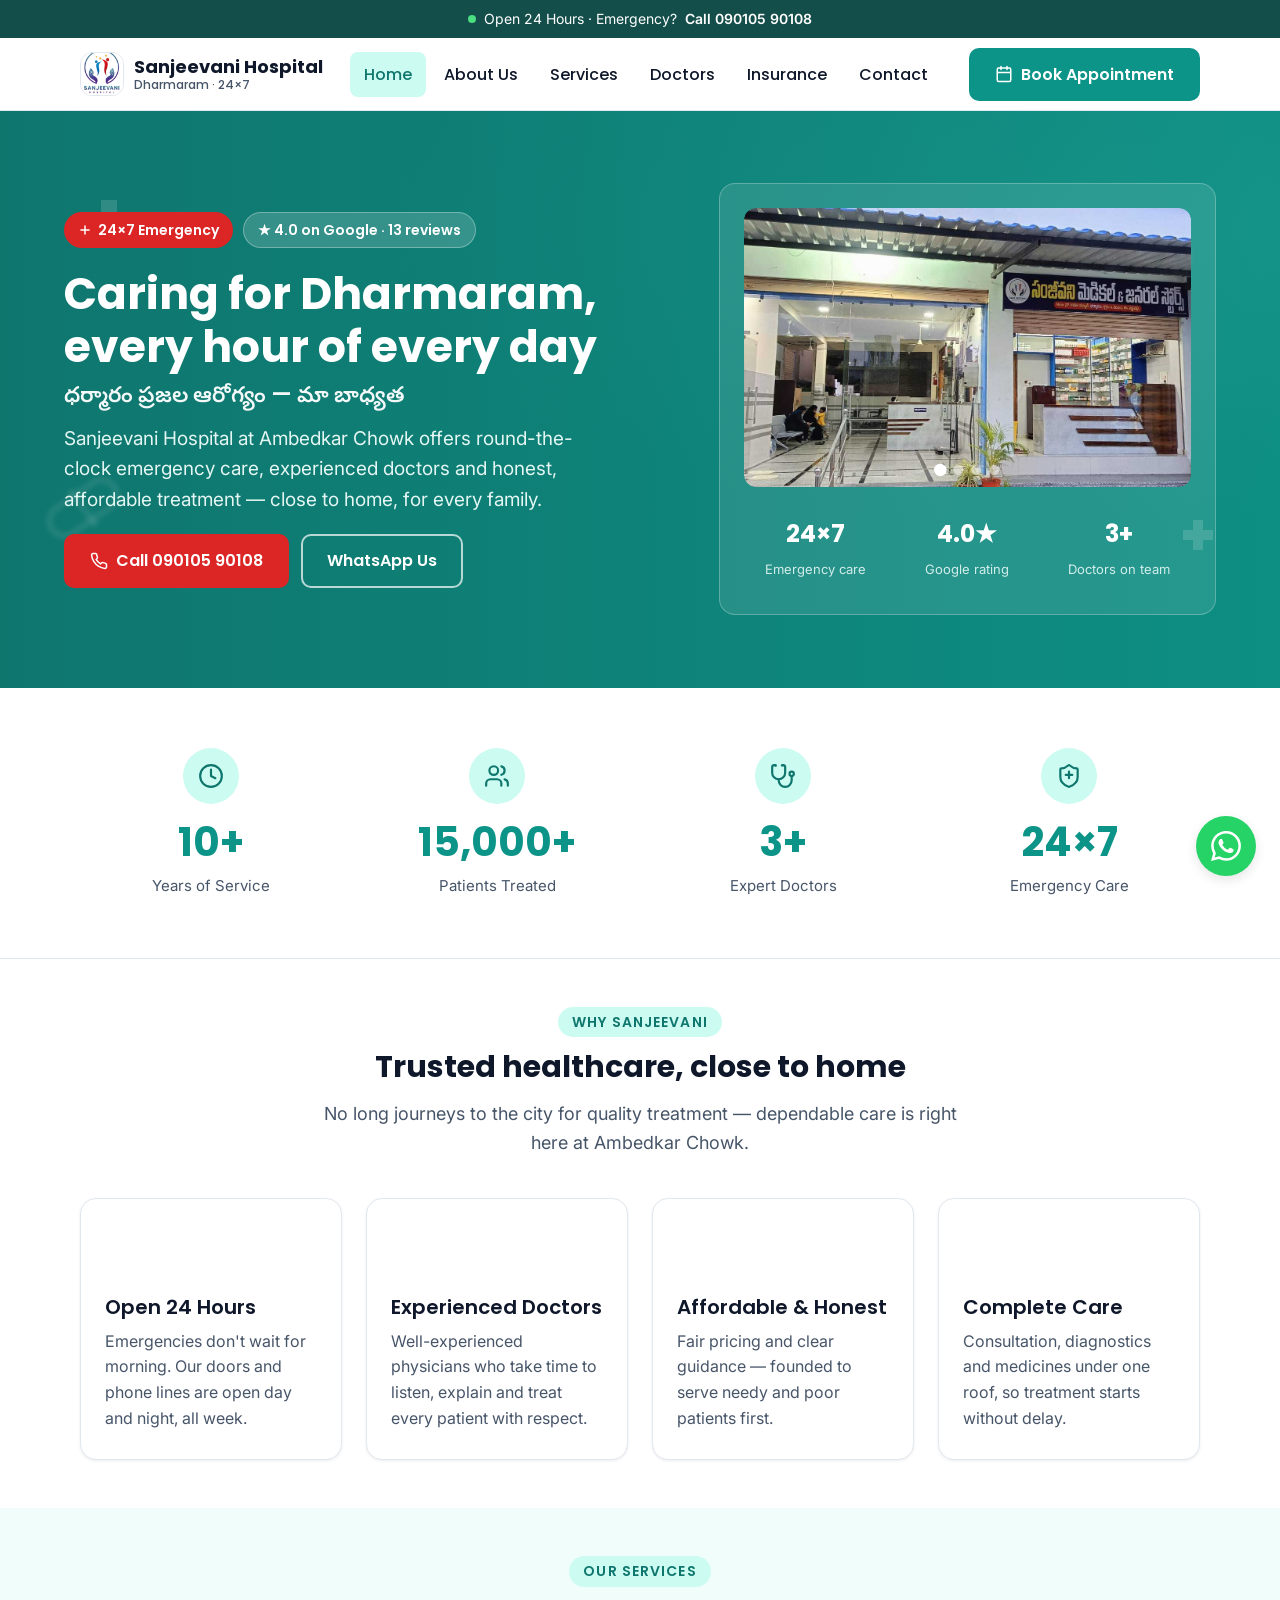
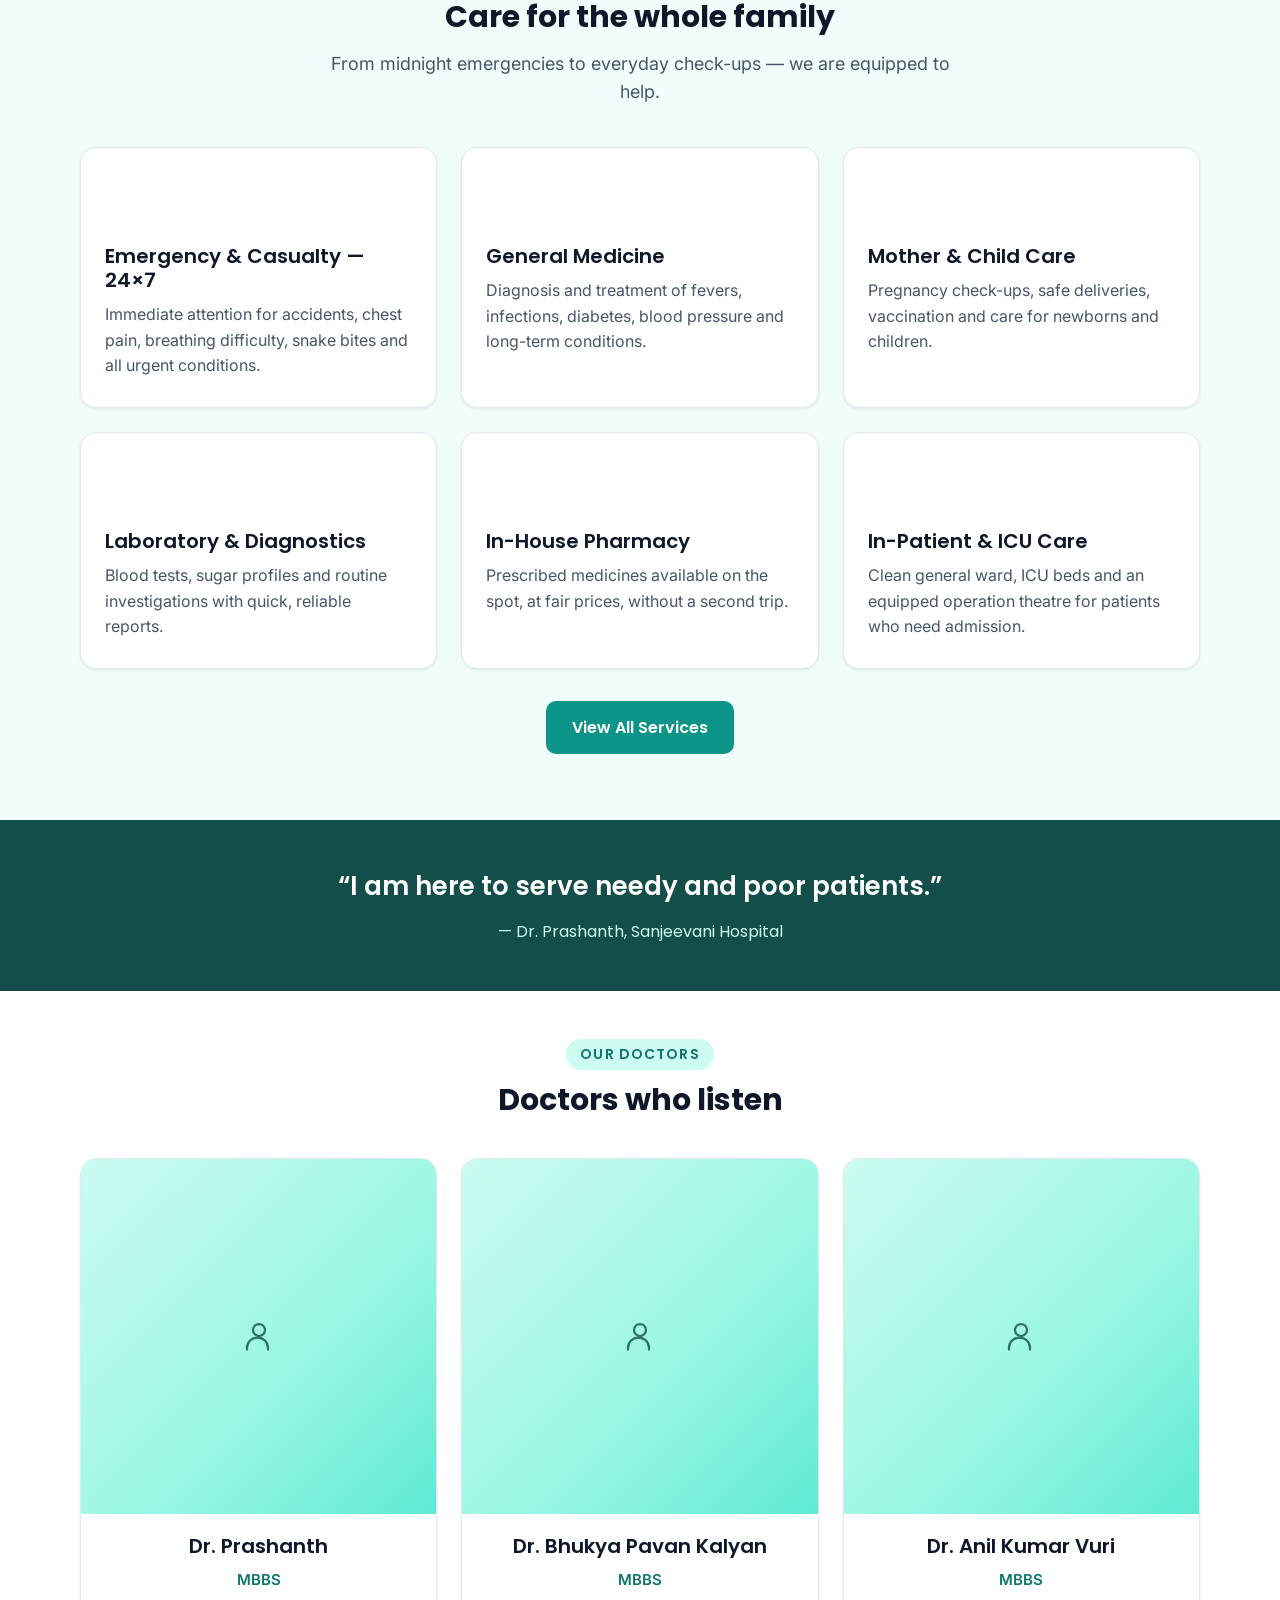
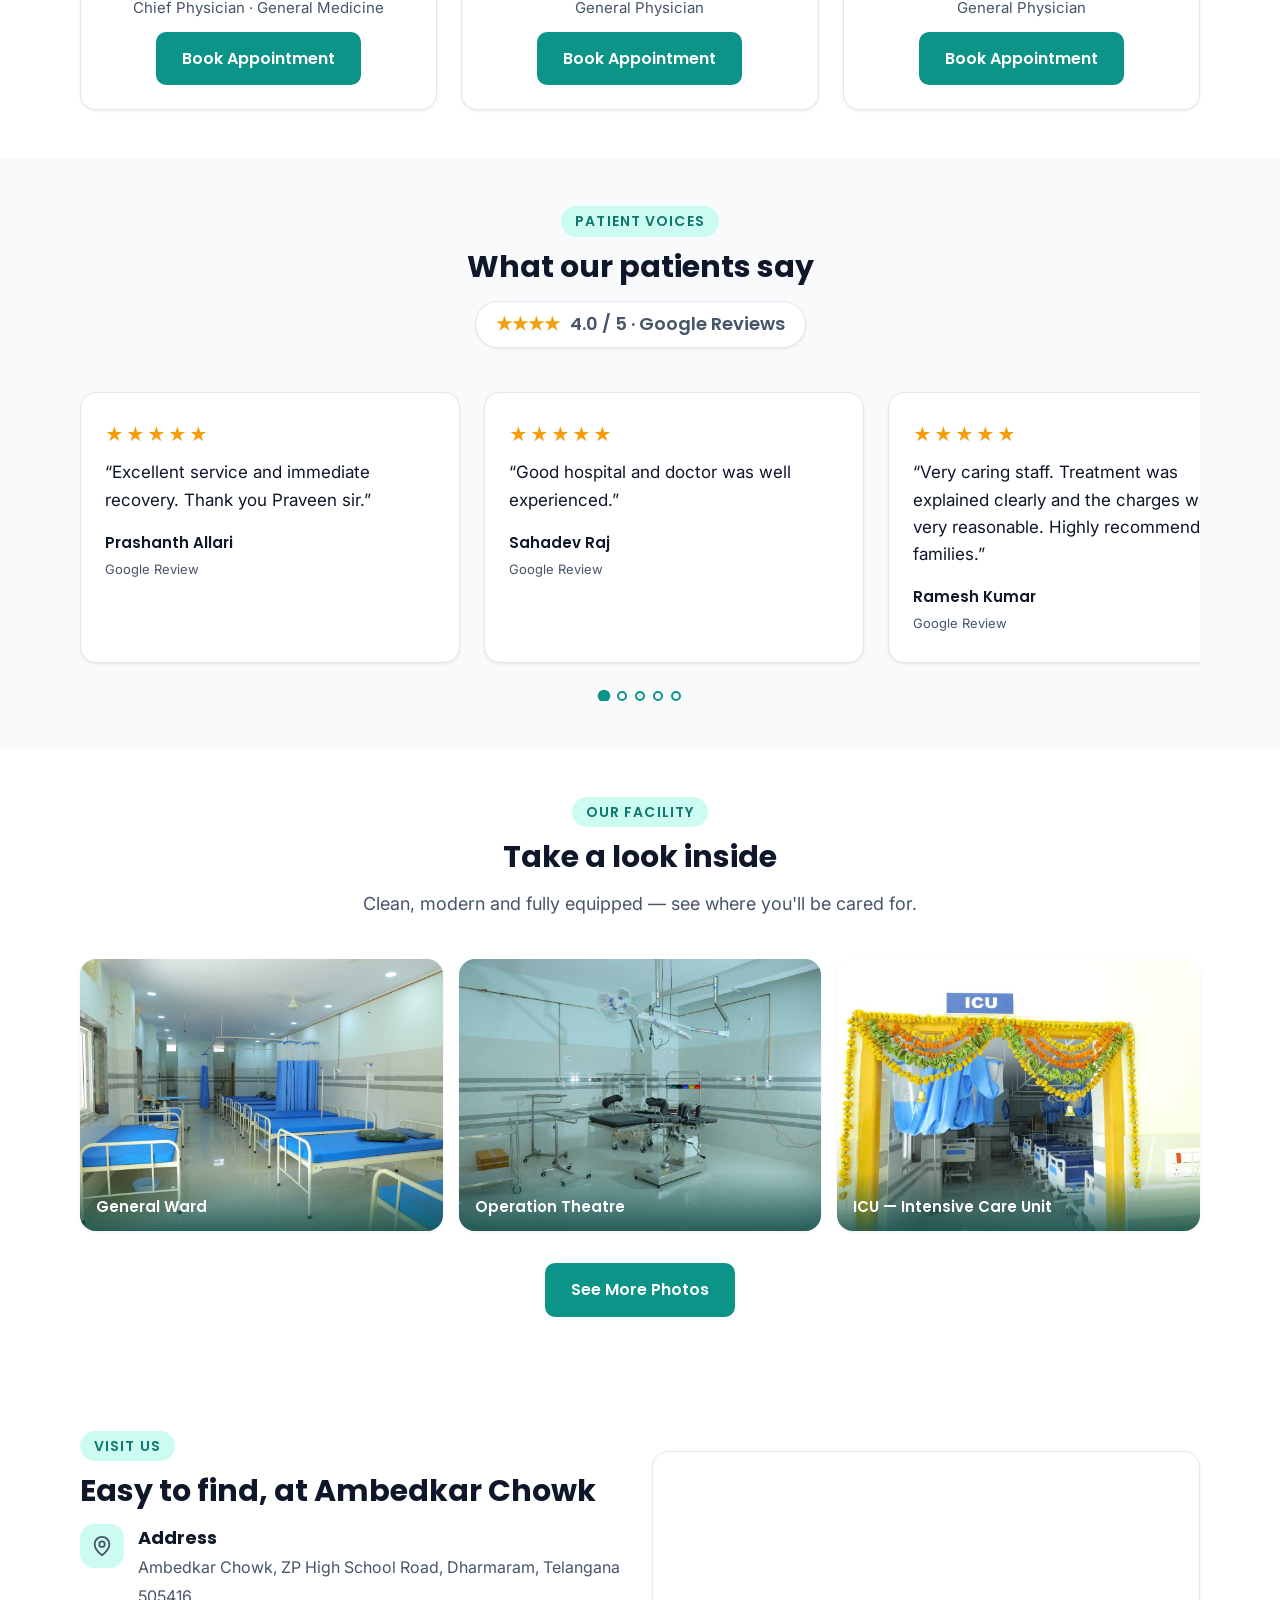
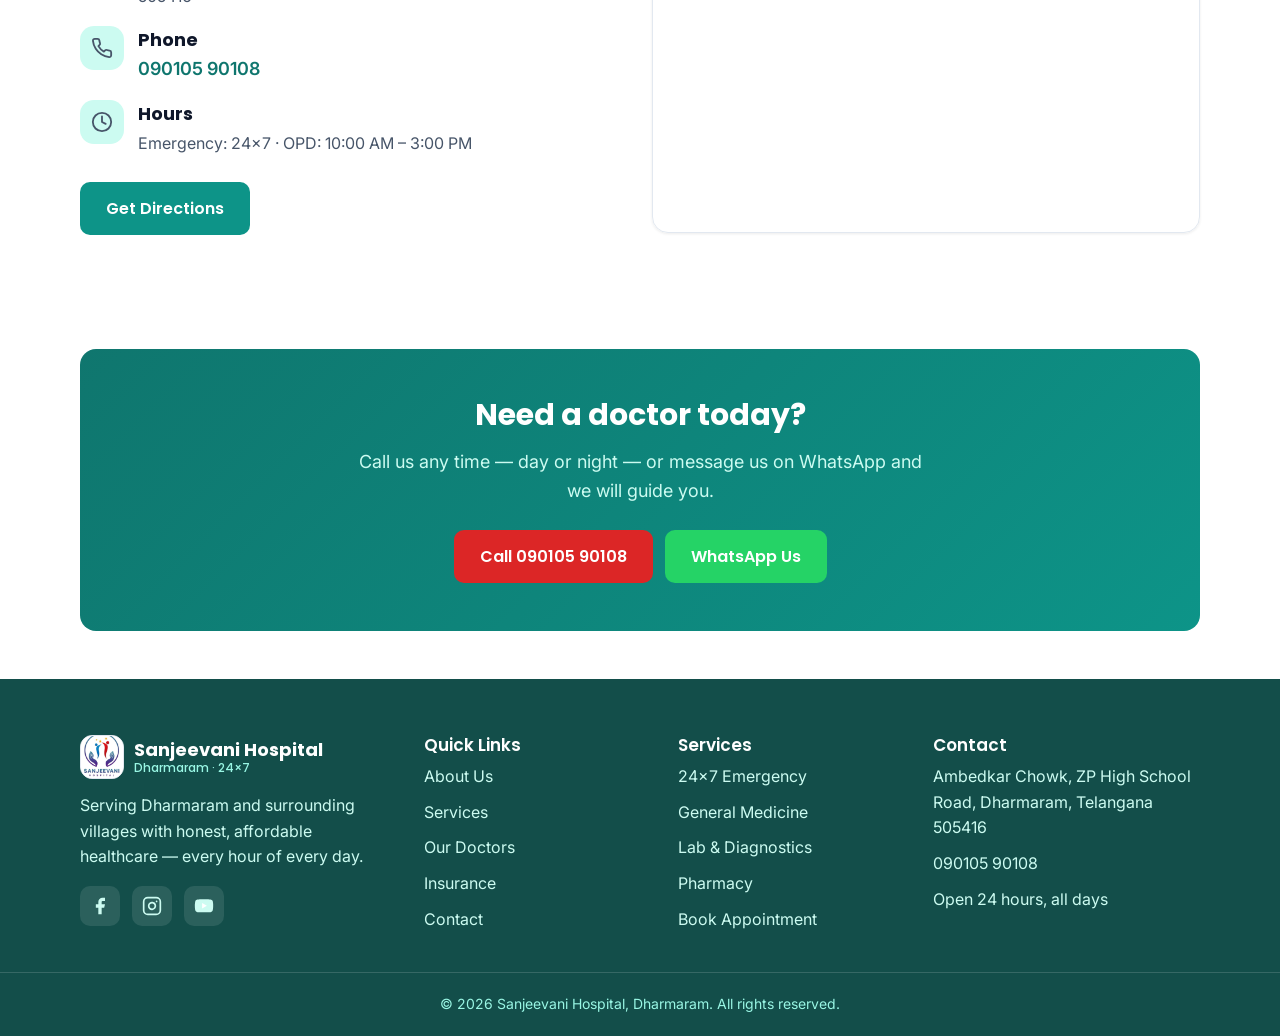
==== commit 703b9f31: "Upgrade site design: Add hero carousel, trust stats, booking form, insurance page, and general clean" ====
--- a/index.html
+++ b/index.html
@@ -111,7 +111,7 @@
             <a class="btn btn--outline" href="https://wa.me/919010590108?text=Namaste%2C%20I%20want%20to%20book%20an%20appointment%20at%20Sanjeevani%20Hospital." target="_blank" rel="noopener">WhatsApp Us</a>
           </div>
         </div>
-        <div class="hero__card reveal">
+        <div class="hero__card">
           <div class="hero__photo" style="aspect-ratio: 16 / 10;">
             <div class="hero-carousel" id="hero-carousel">
               <div class="hero-carousel__track">
--- a/css/style.css
+++ b/css/style.css
@@ -436,6 +436,36 @@
 @media (max-width: 767px) {
   .trust-bar__grid { grid-template-columns: 1fr 1fr; gap: 28px 16px; }
   .trust-bar__number { font-size: 26px; }
+}
+
+/* ---------- Insurance & payments ---------- */
+.insurance-grid { display: grid; grid-template-columns: repeat(4, 1fr); gap: 24px; }
+.insurance-card {
+  background: var(--surface);
+  border: 1px solid var(--border);
+  border-radius: var(--radius-card);
+  box-shadow: var(--shadow-sm);
+  padding: 28px 24px; text-align: center;
+  transition: transform 150ms ease-out, box-shadow 150ms ease-out;
+}
+.insurance-card:hover { transform: translateY(-2px); box-shadow: var(--shadow-md); }
+.insurance-card__icon {
+  width: 52px; height: 52px; border-radius: 14px;
+  background: var(--primary-light); color: var(--primary-dark);
+  display: flex; align-items: center; justify-content: center;
+  margin: 0 auto 16px;
+}
+.insurance-card p { color: var(--text-muted); font-size: 15px; margin-bottom: 0; }
+@media (max-width: 1023px) { .insurance-grid { grid-template-columns: 1fr 1fr; } }
+@media (max-width: 479px)  { .insurance-grid { grid-template-columns: 1fr; } }
+
+.payment-methods { display: flex; flex-wrap: wrap; gap: 12px; }
+.payment-badge {
+  display: inline-flex; align-items: center; gap: 8px;
+  font-family: var(--font-head); font-weight: 600; font-size: 15px;
+  color: var(--primary-deep); background: var(--surface-alt);
+  border: 1px solid var(--primary-light);
+  padding: 10px 18px; border-radius: 999px;
 }
 
 /* ---------- Testimonial carousel ---------- */
